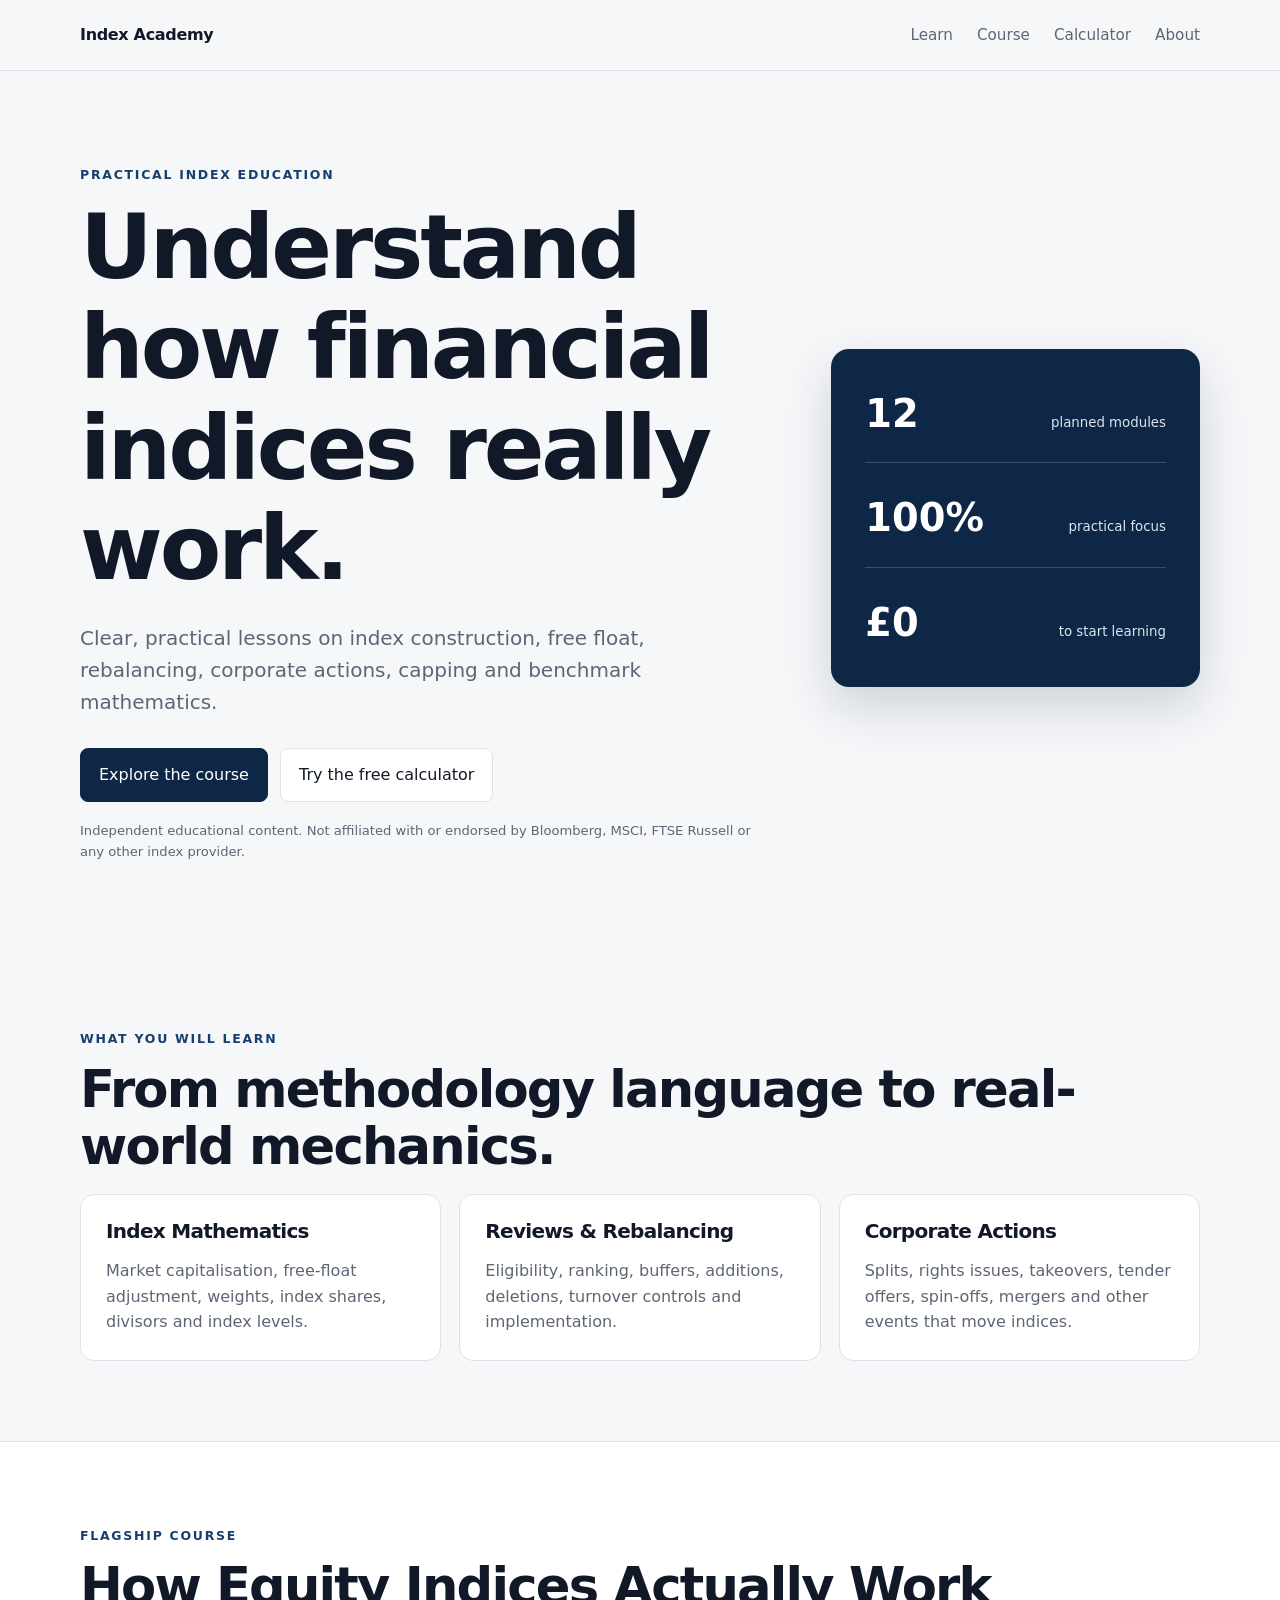
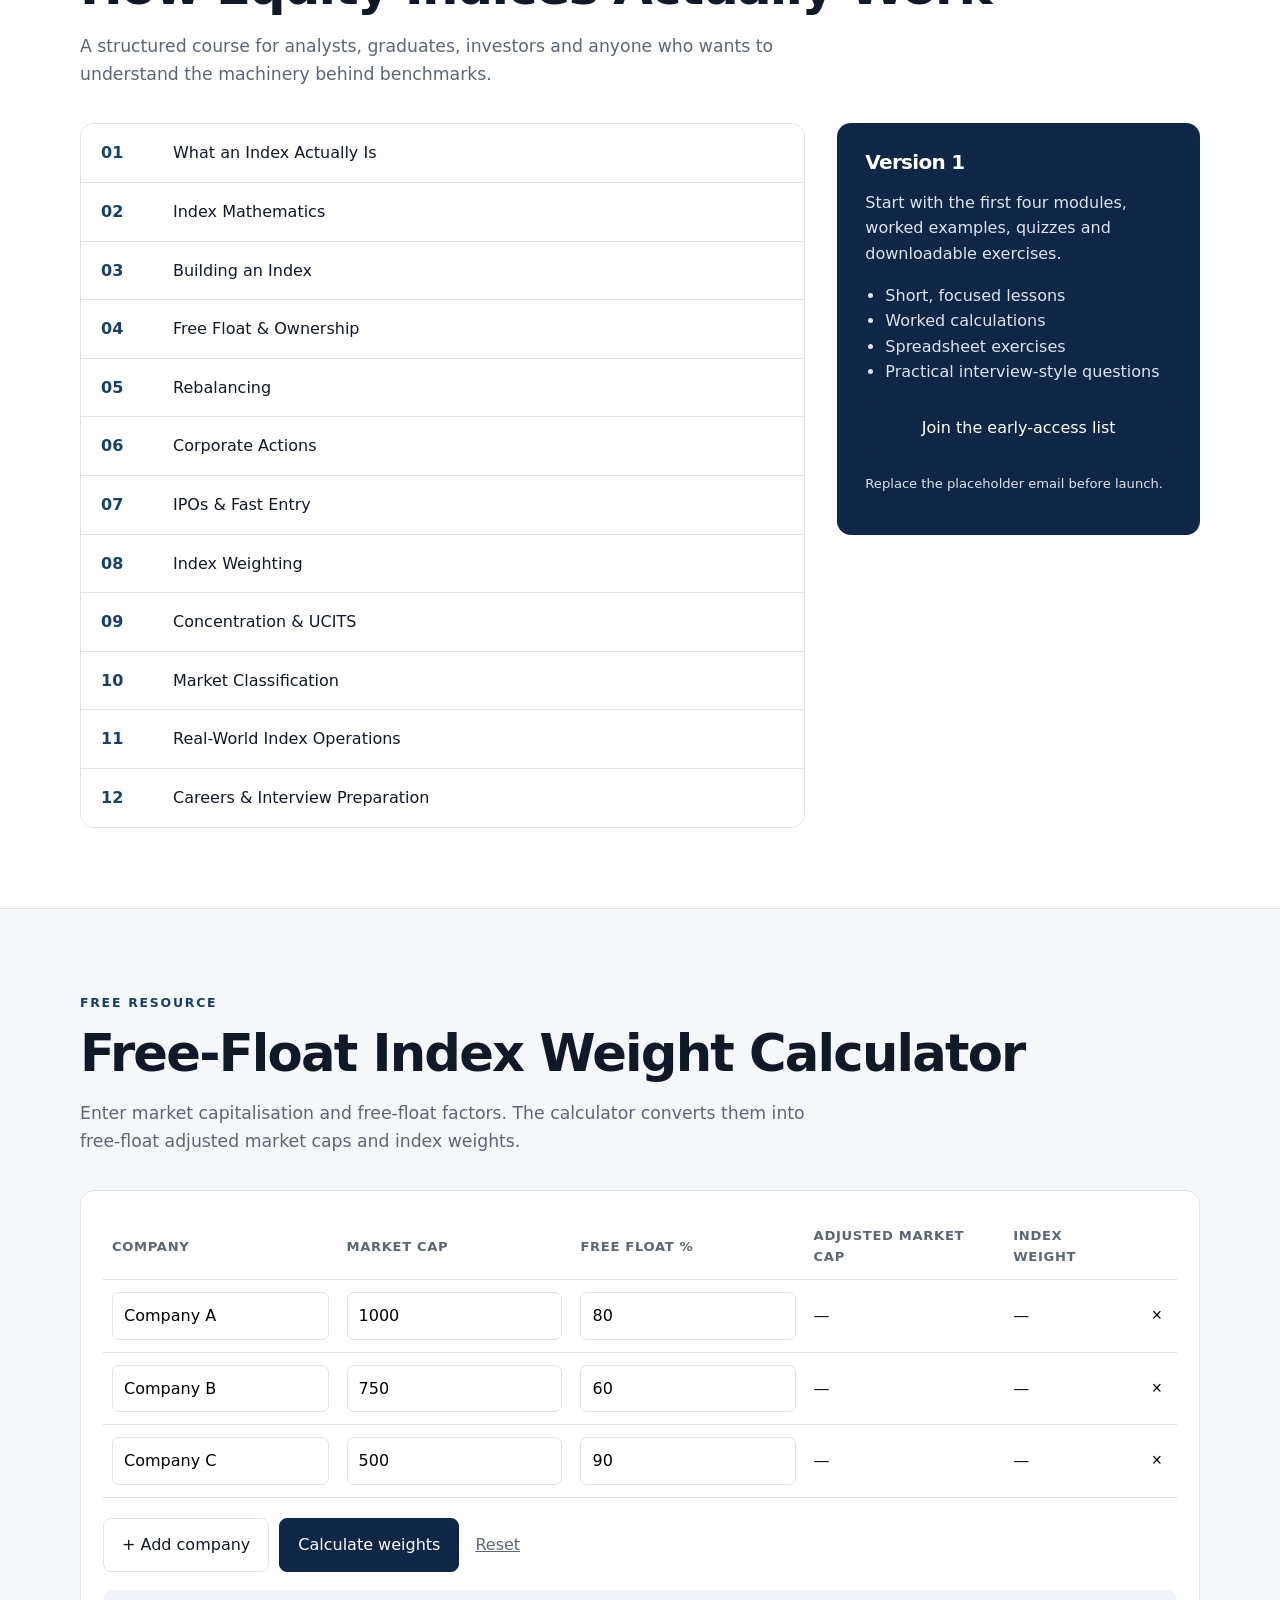
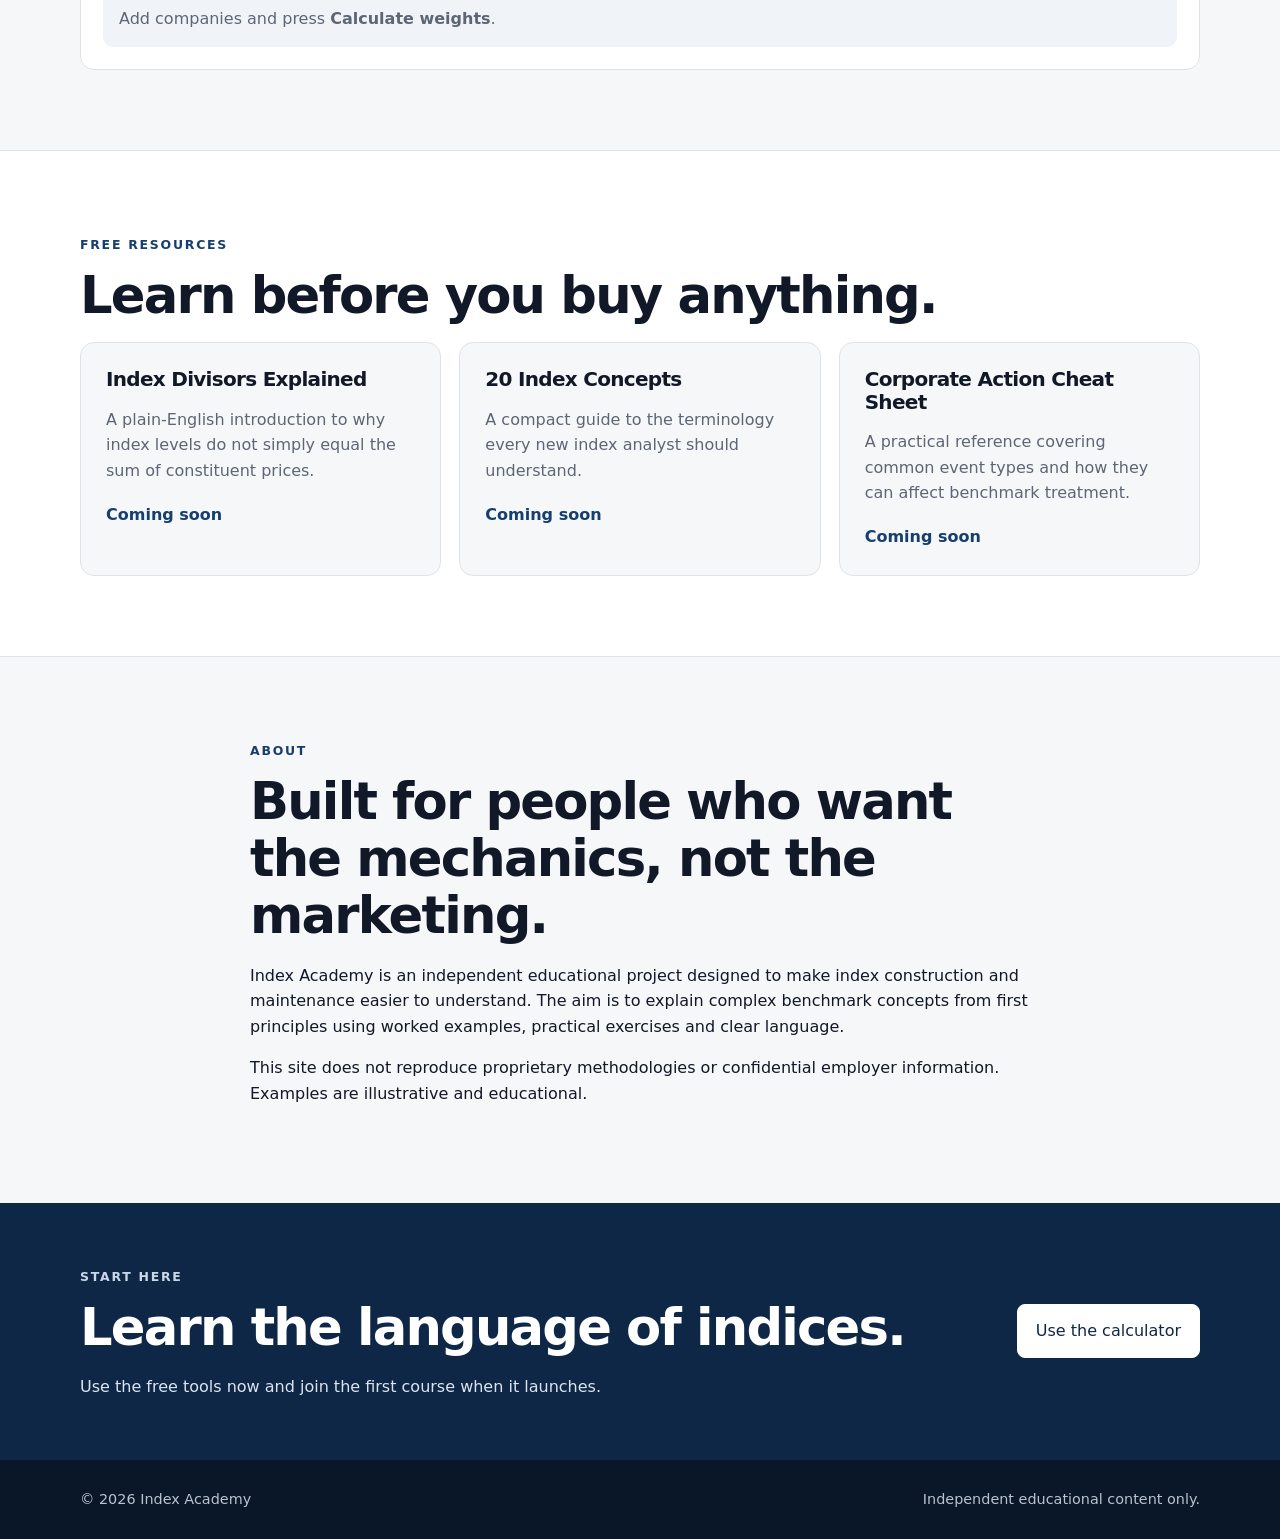
==== index.html @ 89ea77f2 "Add files via upload" ====
<!doctype html>
<html lang="en">
<head>
  <meta charset="utf-8">
  <meta name="viewport" content="width=device-width, initial-scale=1">
  <title>Index Academy — Understand How Financial Indices Work</title>
  <meta name="description" content="Practical education in index construction, rebalancing, corporate actions, free float and benchmark mathematics.">
  <link rel="stylesheet" href="styles.css">
</head>
<body>
  <header class="site-header">
    <div class="container nav">
      <a class="brand" href="#top">Index Academy</a>
      <nav>
        <a href="#learn">Learn</a>
        <a href="#course">Course</a>
        <a href="#calculator">Calculator</a>
        <a href="#about">About</a>
      </nav>
    </div>
  </header>

  <main id="top">
    <section class="hero">
      <div class="container hero-grid">
        <div>
          <span class="eyebrow">Practical index education</span>
          <h1>Understand how financial indices really work.</h1>
          <p class="lead">Clear, practical lessons on index construction, free float, rebalancing, corporate actions, capping and benchmark mathematics.</p>
          <div class="hero-actions">
            <a class="btn primary" href="#course">Explore the course</a>
            <a class="btn secondary" href="#calculator">Try the free calculator</a>
          </div>
          <p class="micro">Independent educational content. Not affiliated with or endorsed by Bloomberg, MSCI, FTSE Russell or any other index provider.</p>
        </div>
        <div class="hero-card">
          <div class="metric">
            <span>12</span>
            <small>planned modules</small>
          </div>
          <div class="metric">
            <span>100%</span>
            <small>practical focus</small>
          </div>
          <div class="metric">
            <span>£0</span>
            <small>to start learning</small>
          </div>
        </div>
      </div>
    </section>

    <section id="learn" class="section">
      <div class="container">
        <span class="eyebrow">What you will learn</span>
        <h2>From methodology language to real-world mechanics.</h2>
        <div class="cards three">
          <article class="card">
            <h3>Index Mathematics</h3>
            <p>Market capitalisation, free-float adjustment, weights, index shares, divisors and index levels.</p>
          </article>
          <article class="card">
            <h3>Reviews & Rebalancing</h3>
            <p>Eligibility, ranking, buffers, additions, deletions, turnover controls and implementation.</p>
          </article>
          <article class="card">
            <h3>Corporate Actions</h3>
            <p>Splits, rights issues, takeovers, tender offers, spin-offs, mergers and other events that move indices.</p>
          </article>
        </div>
      </div>
    </section>

    <section id="course" class="section alt">
      <div class="container">
        <span class="eyebrow">Flagship course</span>
        <h2>How Equity Indices Actually Work</h2>
        <p class="section-intro">A structured course for analysts, graduates, investors and anyone who wants to understand the machinery behind benchmarks.</p>

        <div class="course-grid">
          <div class="course-list">
            <div class="module"><b>01</b><span>What an Index Actually Is</span></div>
            <div class="module"><b>02</b><span>Index Mathematics</span></div>
            <div class="module"><b>03</b><span>Building an Index</span></div>
            <div class="module"><b>04</b><span>Free Float & Ownership</span></div>
            <div class="module"><b>05</b><span>Rebalancing</span></div>
            <div class="module"><b>06</b><span>Corporate Actions</span></div>
            <div class="module"><b>07</b><span>IPOs & Fast Entry</span></div>
            <div class="module"><b>08</b><span>Index Weighting</span></div>
            <div class="module"><b>09</b><span>Concentration & UCITS</span></div>
            <div class="module"><b>10</b><span>Market Classification</span></div>
            <div class="module"><b>11</b><span>Real-World Index Operations</span></div>
            <div class="module"><b>12</b><span>Careers & Interview Preparation</span></div>
          </div>

          <aside class="course-panel">
            <h3>Version 1</h3>
            <p>Start with the first four modules, worked examples, quizzes and downloadable exercises.</p>
            <ul>
              <li>Short, focused lessons</li>
              <li>Worked calculations</li>
              <li>Spreadsheet exercises</li>
              <li>Practical interview-style questions</li>
            </ul>
            <a class="btn primary full" href="mailto:hello@example.com?subject=Index%20Academy%20interest">Join the early-access list</a>
            <p class="micro">Replace the placeholder email before launch.</p>
          </aside>
        </div>
      </div>
    </section>

    <section id="calculator" class="section">
      <div class="container">
        <span class="eyebrow">Free resource</span>
        <h2>Free-Float Index Weight Calculator</h2>
        <p class="section-intro">Enter market capitalisation and free-float factors. The calculator converts them into free-float adjusted market caps and index weights.</p>

        <div class="calculator-wrap">
          <div class="table-scroll">
            <table id="calcTable">
              <thead>
                <tr>
                  <th>Company</th>
                  <th>Market Cap</th>
                  <th>Free Float %</th>
                  <th>Adjusted Market Cap</th>
                  <th>Index Weight</th>
                  <th></th>
                </tr>
              </thead>
              <tbody></tbody>
            </table>
          </div>

          <div class="calc-actions">
            <button class="btn secondary" id="addRow">+ Add company</button>
            <button class="btn primary" id="calculate">Calculate weights</button>
            <button class="text-btn" id="reset">Reset</button>
          </div>

          <div id="calcSummary" class="summary-box">
            Add companies and press <b>Calculate weights</b>.
          </div>
        </div>
      </div>
    </section>

    <section class="section alt">
      <div class="container">
        <span class="eyebrow">Free resources</span>
        <h2>Learn before you buy anything.</h2>
        <div class="cards three">
          <article class="card">
            <h3>Index Divisors Explained</h3>
            <p>A plain-English introduction to why index levels do not simply equal the sum of constituent prices.</p>
            <a href="#" class="card-link" onclick="return false;">Coming soon</a>
          </article>
          <article class="card">
            <h3>20 Index Concepts</h3>
            <p>A compact guide to the terminology every new index analyst should understand.</p>
            <a href="#" class="card-link" onclick="return false;">Coming soon</a>
          </article>
          <article class="card">
            <h3>Corporate Action Cheat Sheet</h3>
            <p>A practical reference covering common event types and how they can affect benchmark treatment.</p>
            <a href="#" class="card-link" onclick="return false;">Coming soon</a>
          </article>
        </div>
      </div>
    </section>

    <section id="about" class="section">
      <div class="container narrow">
        <span class="eyebrow">About</span>
        <h2>Built for people who want the mechanics, not the marketing.</h2>
        <p>Index Academy is an independent educational project designed to make index construction and maintenance easier to understand. The aim is to explain complex benchmark concepts from first principles using worked examples, practical exercises and clear language.</p>
        <p>This site does not reproduce proprietary methodologies or confidential employer information. Examples are illustrative and educational.</p>
      </div>
    </section>

    <section class="cta">
      <div class="container cta-inner">
        <div>
          <span class="eyebrow light">Start here</span>
          <h2>Learn the language of indices.</h2>
          <p>Use the free tools now and join the first course when it launches.</p>
        </div>
        <a class="btn light-btn" href="#calculator">Use the calculator</a>
      </div>
    </section>
  </main>

  <footer>
    <div class="container footer-inner">
      <span>© <span id="year"></span> Index Academy</span>
      <span>Independent educational content only.</span>
    </div>
  </footer>

  <script src="script.js"></script>
</body>
</html>
---- styles.css ----
*{box-sizing:border-box}
:root{
  --bg:#f6f7f9;
  --text:#111827;
  --muted:#5d6675;
  --line:#dfe3e8;
  --panel:#ffffff;
  --accent:#0f2747;
  --accent2:#173f6d;
}
html{scroll-behavior:smooth}
body{
  margin:0;
  font-family:Inter,ui-sans-serif,system-ui,-apple-system,BlinkMacSystemFont,"Segoe UI",sans-serif;
  color:var(--text);
  background:var(--bg);
  line-height:1.6;
}
a{color:inherit}
.container{width:min(1120px,92%);margin:0 auto}
.narrow{width:min(780px,92%)}
.site-header{
  position:sticky;top:0;z-index:20;
  background:rgba(246,247,249,.94);
  backdrop-filter:blur(12px);
  border-bottom:1px solid var(--line);
}
.nav{height:70px;display:flex;align-items:center;justify-content:space-between;gap:20px}
.brand{font-weight:800;text-decoration:none;letter-spacing:-.02em}
nav{display:flex;gap:24px}
nav a{text-decoration:none;color:var(--muted);font-size:.95rem}
nav a:hover{color:var(--text)}
.hero{padding:90px 0 70px}
.hero-grid{display:grid;grid-template-columns:1.5fr .8fr;gap:60px;align-items:center}
.eyebrow{
  display:inline-block;
  font-size:.78rem;
  letter-spacing:.14em;
  text-transform:uppercase;
  font-weight:800;
  color:var(--accent2);
  margin-bottom:12px;
}
h1,h2,h3{line-height:1.12;letter-spacing:-.035em;margin-top:0}
h1{font-size:clamp(3rem,7vw,5.6rem);max-width:900px;margin-bottom:24px}
h2{font-size:clamp(2rem,4vw,3.2rem);margin-bottom:18px}
h3{font-size:1.25rem;margin-bottom:10px}
.lead{font-size:1.25rem;color:var(--muted);max-width:760px;margin-bottom:30px}
.micro{font-size:.82rem;color:var(--muted);margin-top:18px}
.hero-actions{display:flex;gap:12px;flex-wrap:wrap}
.btn{
  display:inline-flex;align-items:center;justify-content:center;
  border-radius:8px;padding:13px 18px;border:1px solid var(--line);
  text-decoration:none;font-weight:700;cursor:pointer;font:inherit;
}
.primary{background:var(--accent);color:#fff;border-color:var(--accent)}
.primary:hover{background:#0b1f39}
.secondary{background:#fff;color:var(--text)}
.secondary:hover{background:#f1f3f6}
.full{width:100%}
.hero-card{
  background:var(--accent);
  color:#fff;border-radius:18px;padding:34px;
  display:grid;gap:24px;box-shadow:0 20px 50px rgba(15,39,71,.18);
}
.metric{display:flex;align-items:baseline;justify-content:space-between;border-bottom:1px solid rgba(255,255,255,.18);padding-bottom:18px}
.metric:last-child{border-bottom:0;padding-bottom:0}
.metric span{font-size:2.4rem;font-weight:800}
.metric small{color:#dbe4ef}
.section{padding:80px 0}
.alt{background:#fff;border-top:1px solid var(--line);border-bottom:1px solid var(--line)}
.section-intro{color:var(--muted);max-width:760px;font-size:1.08rem;margin-bottom:35px}
.cards{display:grid;gap:18px}
.cards.three{grid-template-columns:repeat(3,1fr)}
.card{background:var(--panel);border:1px solid var(--line);border-radius:14px;padding:25px}
.alt .card{background:var(--bg)}
.card p{color:var(--muted);margin-bottom:0}
.card-link{display:inline-block;margin-top:18px;text-decoration:none;font-weight:700;color:var(--accent2)}
.course-grid{display:grid;grid-template-columns:1.4fr .7fr;gap:32px;align-items:start}
.course-list{border:1px solid var(--line);border-radius:14px;overflow:hidden}
.module{
  display:grid;grid-template-columns:58px 1fr;gap:14px;
  padding:16px 20px;border-bottom:1px solid var(--line);background:#fff;
}
.module:last-child{border-bottom:0}
.module b{color:var(--accent2)}
.course-panel{
  background:var(--accent);color:#fff;padding:28px;border-radius:14px;position:sticky;top:94px
}
.course-panel p,.course-panel li{color:#dce4ed}
.course-panel ul{padding-left:20px}
.calculator-wrap{background:#fff;border:1px solid var(--line);border-radius:14px;padding:22px}
.table-scroll{overflow-x:auto}
table{width:100%;border-collapse:collapse;min-width:780px}
th,td{text-align:left;padding:12px 9px;border-bottom:1px solid var(--line);vertical-align:middle}
th{font-size:.82rem;text-transform:uppercase;letter-spacing:.05em;color:var(--muted)}
input{
  width:100%;padding:10px 11px;border:1px solid var(--line);border-radius:7px;font:inherit;background:#fff
}
.calc-actions{display:flex;gap:10px;flex-wrap:wrap;margin-top:20px}
.text-btn{background:none;border:0;font:inherit;text-decoration:underline;cursor:pointer;color:var(--muted)}
.remove-btn{background:none;border:0;cursor:pointer;font-size:1.1rem}
.summary-box{margin-top:18px;background:#f0f4f8;border-radius:10px;padding:16px;color:var(--muted)}
.cta{background:var(--accent);color:#fff;padding:60px 0}
.cta-inner{display:flex;align-items:center;justify-content:space-between;gap:30px}
.cta p{color:#dbe4ef;margin-bottom:0}
.eyebrow.light{color:#c9d7e7}
.light-btn{background:#fff;color:var(--accent);border-color:#fff}
footer{padding:28px 0;background:#0a1729;color:#b9c2ce}
.footer-inner{display:flex;justify-content:space-between;gap:20px;font-size:.9rem}
@media (max-width:850px){
  nav{display:none}
  .hero-grid,.course-grid,.cards.three{grid-template-columns:1fr}
  .hero{padding-top:60px}
  .course-panel{position:static}
  .cta-inner,.footer-inner{align-items:flex-start;flex-direction:column}
}
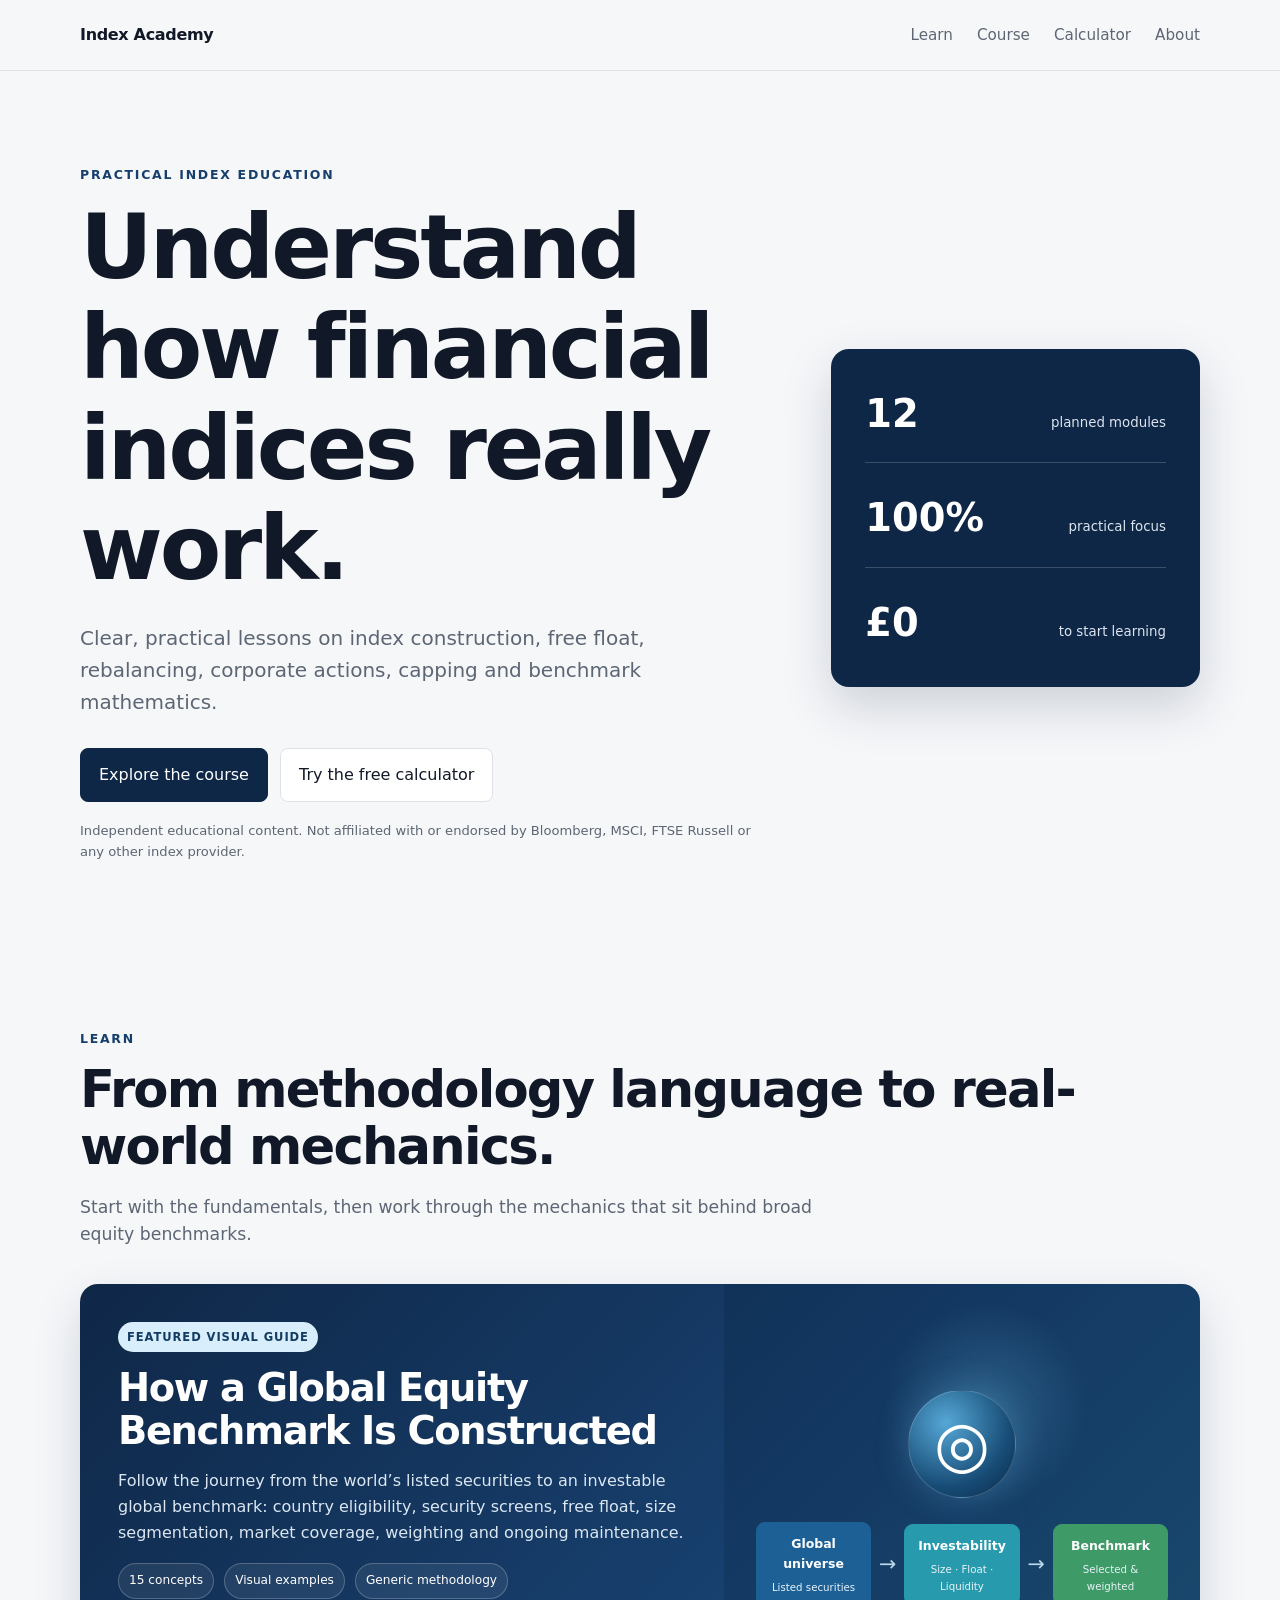
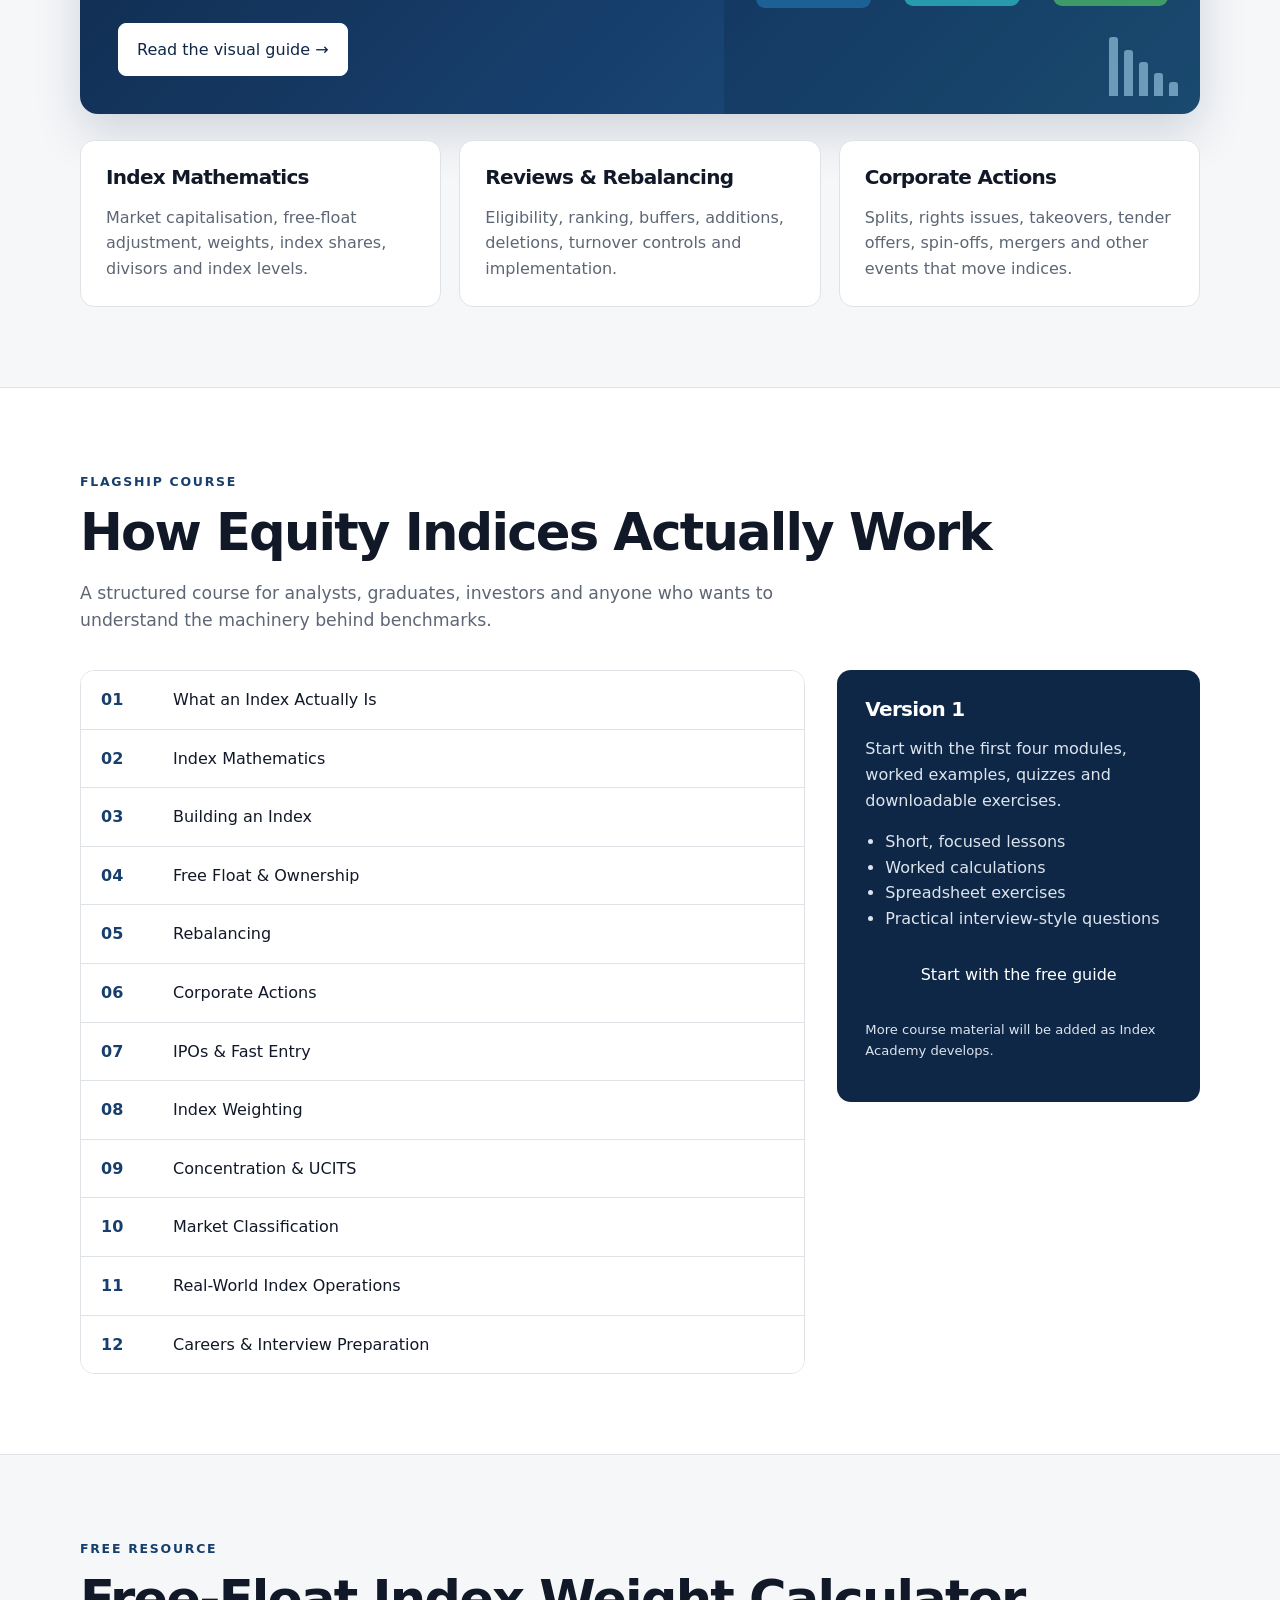
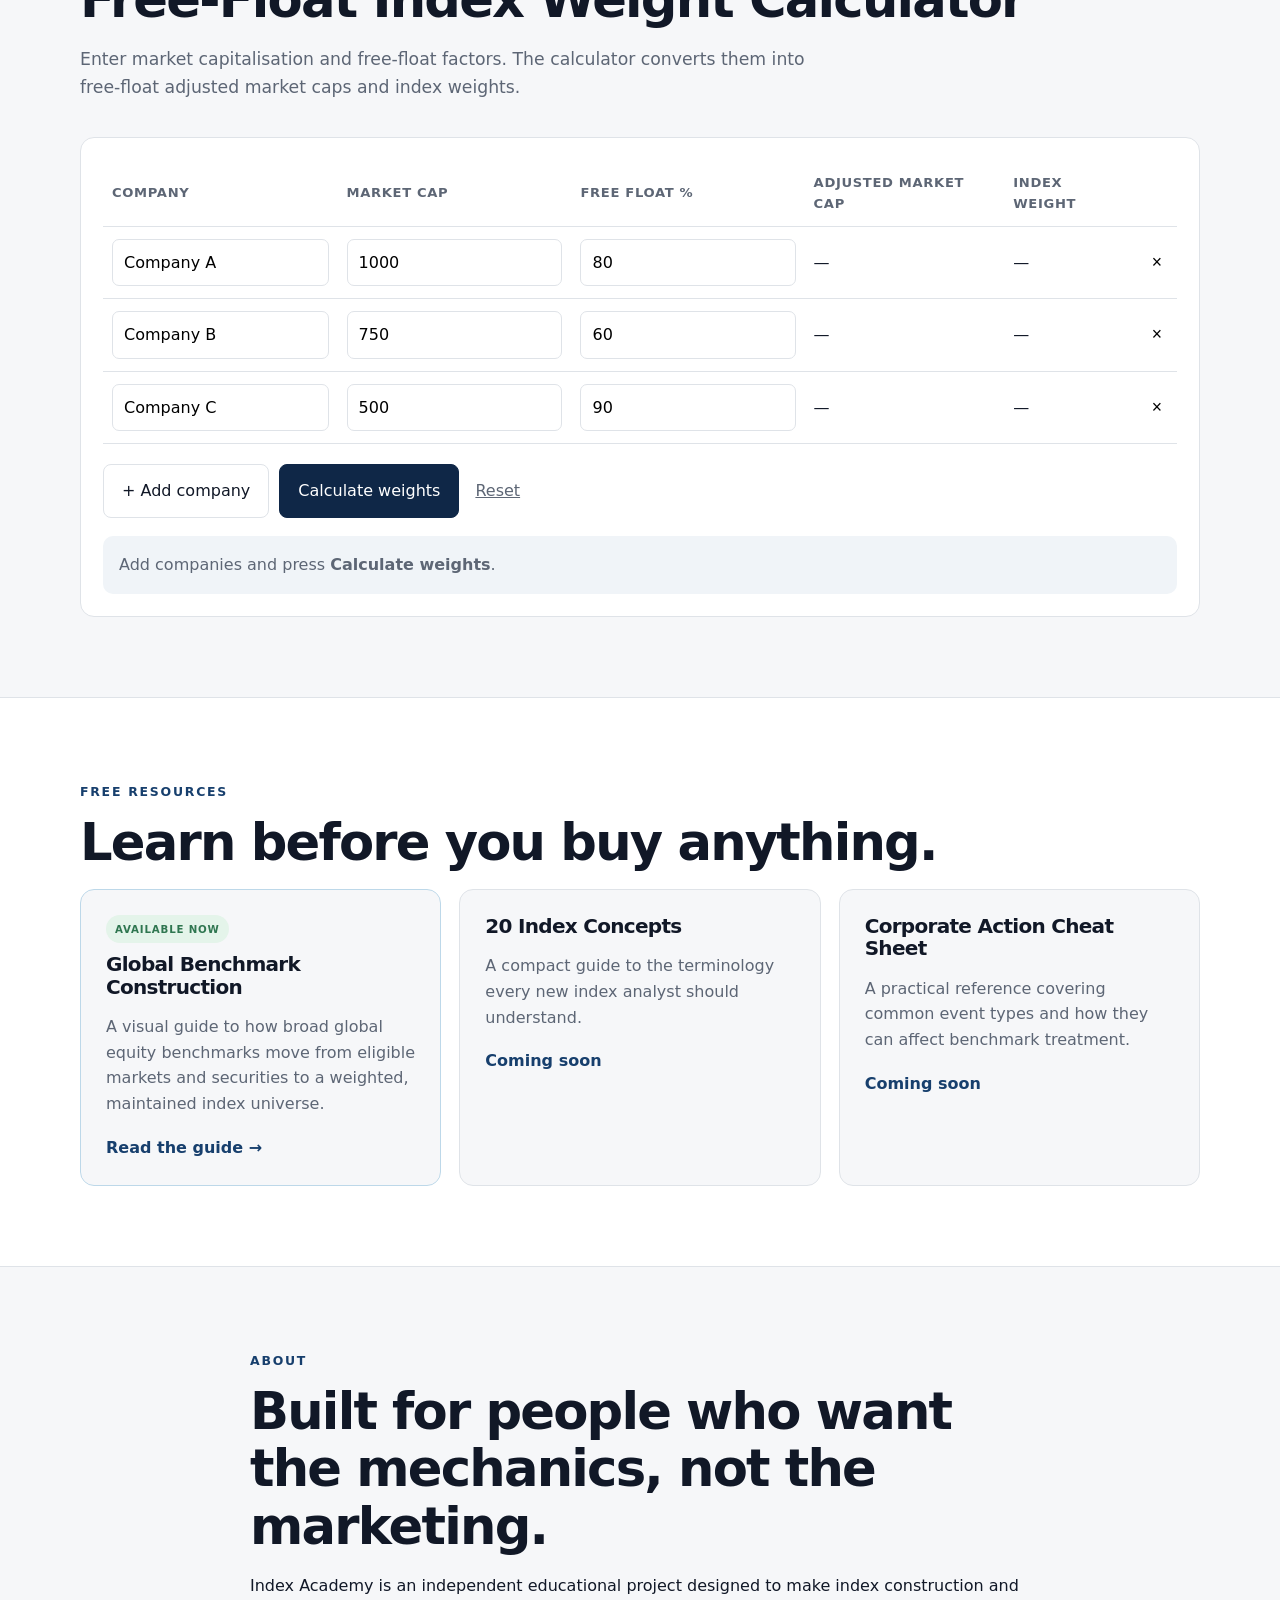
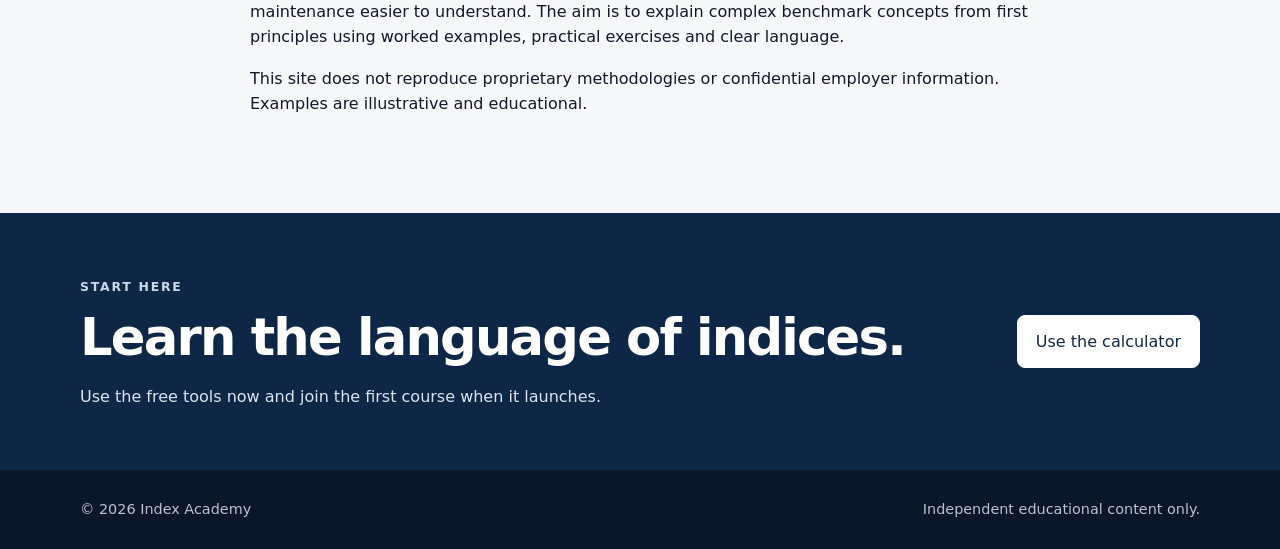
==== commit e2682479: "Add files via upload" ====
--- a/index.html
+++ b/index.html
@@ -52,9 +52,38 @@
 
     <section id="learn" class="section">
       <div class="container">
-        <span class="eyebrow">What you will learn</span>
+        <span class="eyebrow">Learn</span>
         <h2>From methodology language to real-world mechanics.</h2>
-        <div class="cards three">
+        <p class="section-intro">Start with the fundamentals, then work through the mechanics that sit behind broad equity benchmarks.</p>
+
+        <article class="featured-guide">
+          <div class="featured-copy">
+            <span class="guide-tag">Featured visual guide</span>
+            <h3>How a Global Equity Benchmark Is Constructed</h3>
+            <p>Follow the journey from the world’s listed securities to an investable global benchmark: country eligibility, security screens, free float, size segmentation, market coverage, weighting and ongoing maintenance.</p>
+            <div class="guide-points">
+              <span>15 concepts</span>
+              <span>Visual examples</span>
+              <span>Generic methodology</span>
+            </div>
+            <a class="btn primary" href="global-benchmark.html">Read the visual guide →</a>
+          </div>
+          <div class="guide-visual" aria-label="Illustrative benchmark construction flow">
+            <div class="mini-globe">◎</div>
+            <div class="flow-row">
+              <div class="flow-box f-blue"><b>Global universe</b><small>Listed securities</small></div>
+              <span>→</span>
+              <div class="flow-box f-cyan"><b>Investability</b><small>Size · Float · Liquidity</small></div>
+              <span>→</span>
+              <div class="flow-box f-green"><b>Benchmark</b><small>Selected & weighted</small></div>
+            </div>
+            <div class="weight-bars">
+              <i style="height:82%"></i><i style="height:64%"></i><i style="height:48%"></i><i style="height:32%"></i><i style="height:20%"></i>
+            </div>
+          </div>
+        </article>
+
+        <div class="cards three learn-cards">
           <article class="card">
             <h3>Index Mathematics</h3>
             <p>Market capitalisation, free-float adjustment, weights, index shares, divisors and index levels.</p>
@@ -102,8 +131,8 @@
               <li>Spreadsheet exercises</li>
               <li>Practical interview-style questions</li>
             </ul>
-            <a class="btn primary full" href="mailto:hello@example.com?subject=Index%20Academy%20interest">Join the early-access list</a>
-            <p class="micro">Replace the placeholder email before launch.</p>
+            <a class="btn primary full" href="#learn">Start with the free guide</a>
+            <p class="micro">More course material will be added as Index Academy develops.</p>
           </aside>
         </div>
       </div>
@@ -150,10 +179,11 @@
         <span class="eyebrow">Free resources</span>
         <h2>Learn before you buy anything.</h2>
         <div class="cards three">
-          <article class="card">
-            <h3>Index Divisors Explained</h3>
-            <p>A plain-English introduction to why index levels do not simply equal the sum of constituent prices.</p>
-            <a href="#" class="card-link" onclick="return false;">Coming soon</a>
+          <article class="card resource-live">
+            <span class="live-badge">Available now</span>
+            <h3>Global Benchmark Construction</h3>
+            <p>A visual guide to how broad global equity benchmarks move from eligible markets and securities to a weighted, maintained index universe.</p>
+            <a href="global-benchmark.html" class="card-link">Read the guide →</a>
           </article>
           <article class="card">
             <h3>20 Index Concepts</h3>
--- a/styles.css
+++ b/styles.css
@@ -115,3 +115,41 @@
   .course-panel{position:static}
   .cta-inner,.footer-inner{align-items:flex-start;flex-direction:column}
 }
+
+
+/* Featured learning guide */
+.featured-guide{
+  margin:34px 0 26px;
+  background:linear-gradient(135deg,#0f2747 0%,#173f6d 58%,#1f557d 100%);
+  color:#fff;border-radius:18px;overflow:hidden;
+  display:grid;grid-template-columns:1.15fr .85fr;
+  box-shadow:0 20px 48px rgba(15,39,71,.16);
+}
+.featured-copy{padding:38px}
+.guide-tag,.live-badge{
+  display:inline-block;font-size:.72rem;font-weight:800;letter-spacing:.08em;text-transform:uppercase;
+  padding:6px 9px;border-radius:999px;background:#d9eefc;color:#123c62;margin-bottom:14px
+}
+.featured-guide h3{font-size:clamp(1.8rem,3vw,2.65rem);max-width:640px;margin-bottom:14px}
+.featured-guide p{color:#dbe7f2;max-width:680px;margin-bottom:18px}
+.guide-points{display:flex;gap:10px;flex-wrap:wrap;margin:0 0 24px}
+.guide-points span{font-size:.76rem;padding:7px 10px;border:1px solid rgba(255,255,255,.22);border-radius:999px;background:rgba(255,255,255,.07)}
+.featured-guide .btn.primary{background:#fff;color:#0f2747;border-color:#fff}
+.featured-guide .btn.primary:hover{background:#edf5fb}
+.guide-visual{
+  min-height:340px;position:relative;display:flex;flex-direction:column;justify-content:center;align-items:center;
+  padding:32px;background:radial-gradient(circle at 55% 28%,rgba(111,198,238,.24),transparent 25%),rgba(5,24,45,.18)
+}
+.mini-globe{width:108px;height:108px;border-radius:50%;display:grid;place-items:center;font-size:4rem;
+  background:radial-gradient(circle at 35% 30%,#56a7d6,#174c76 63%,#0a2746);
+  box-shadow:0 0 35px rgba(117,203,245,.25);margin-bottom:24px;border:1px solid rgba(255,255,255,.18)}
+.flow-row{display:flex;align-items:center;gap:8px;width:100%;justify-content:center}
+.flow-row>span{color:#b8d7eb;font-size:1.3rem}
+.flow-box{width:30%;min-height:82px;padding:12px 8px;border-radius:9px;text-align:center;display:flex;flex-direction:column;justify-content:center}
+.flow-box b{font-size:.78rem}.flow-box small{font-size:.64rem;margin-top:5px;color:#e7f2f9}
+.f-blue{background:#1d6096}.f-cyan{background:#279bad}.f-green{background:#3e9b67}
+.weight-bars{position:absolute;bottom:18px;right:22px;height:72px;display:flex;align-items:end;gap:6px;opacity:.58}
+.weight-bars i{display:block;width:9px;background:#a9daf1;border-radius:3px 3px 0 0}
+.learn-cards{margin-top:18px}.resource-live{position:relative;border-color:#bdd8e9}.live-badge{font-size:.64rem;background:#e4f4ea;color:#2f7650;margin-bottom:10px}
+@media(max-width:850px){.featured-guide{grid-template-columns:1fr}.guide-visual{min-height:280px}.flow-box{width:31%}.featured-copy{padding:28px}}
+@media(max-width:560px){.flow-row{gap:4px}.flow-box{min-height:92px;padding:9px 5px}.flow-box b{font-size:.68rem}.flow-box small{font-size:.56rem}.guide-visual{padding:20px}}
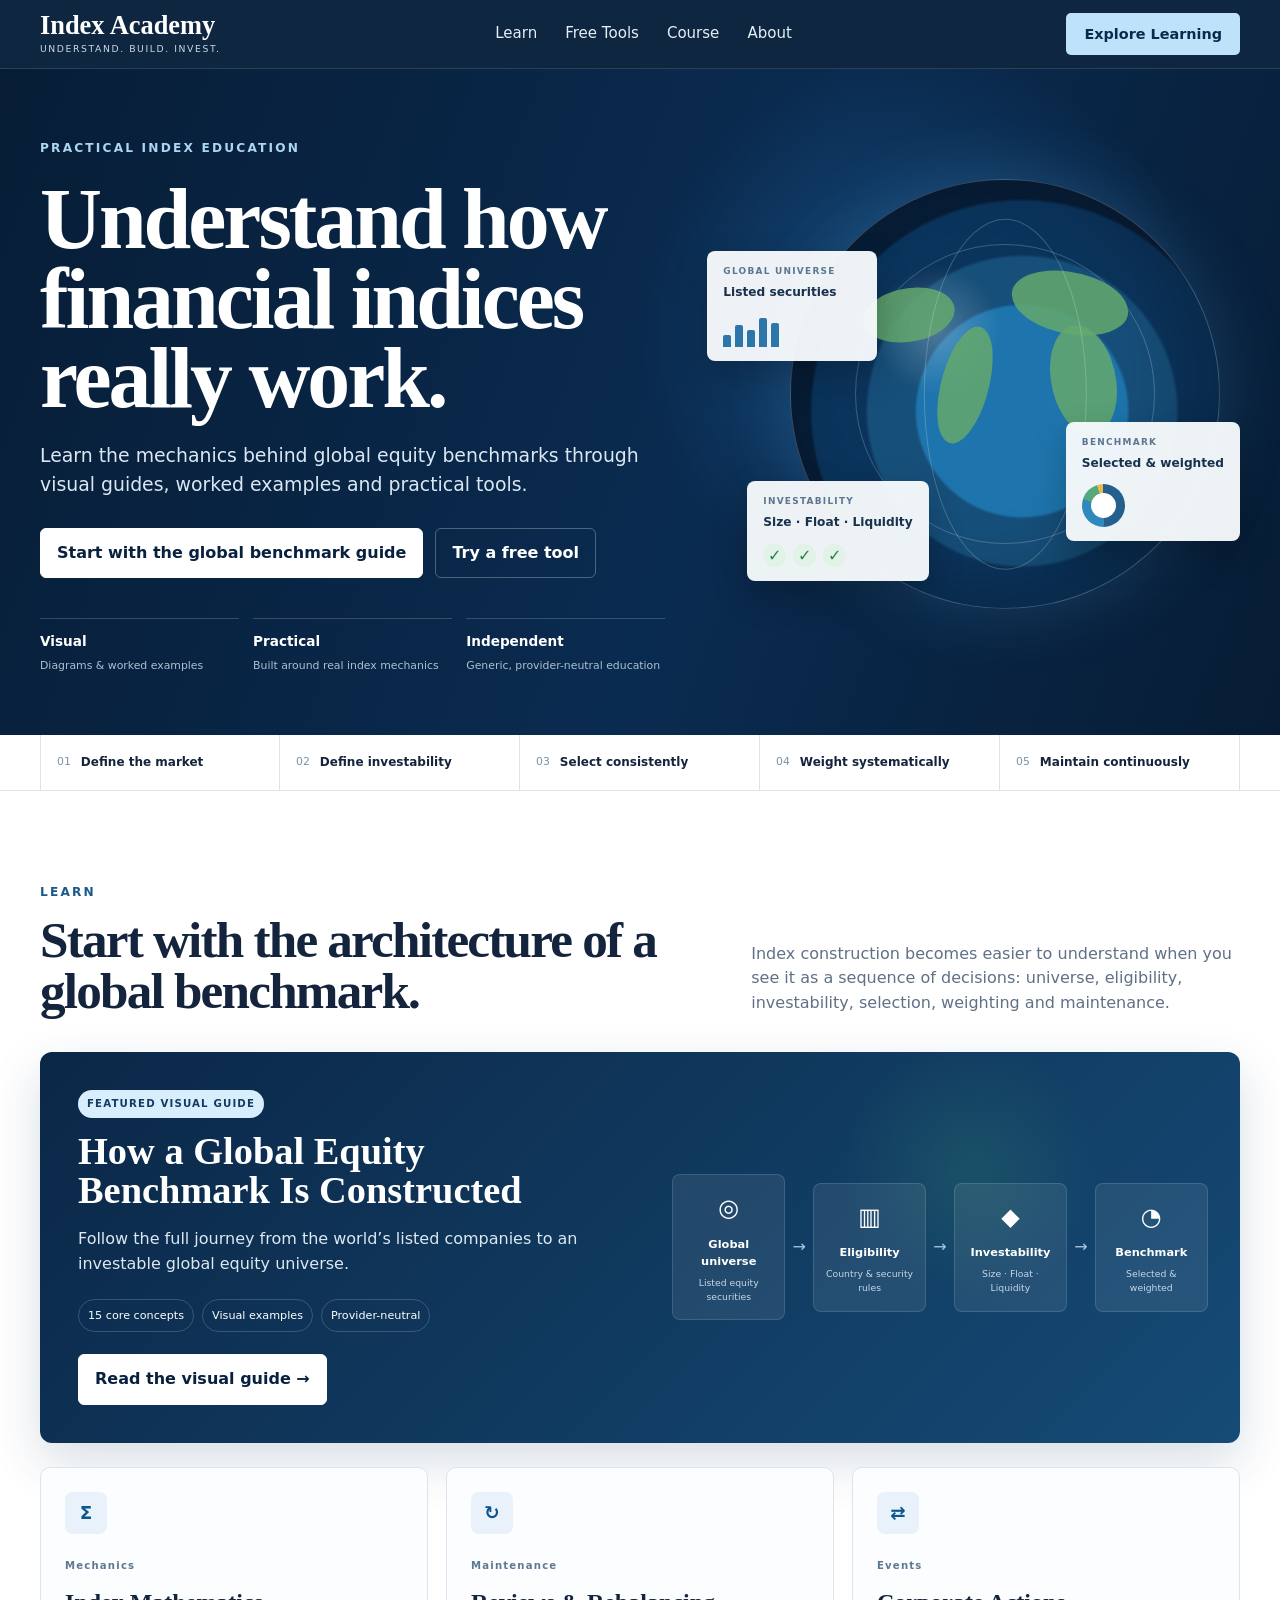
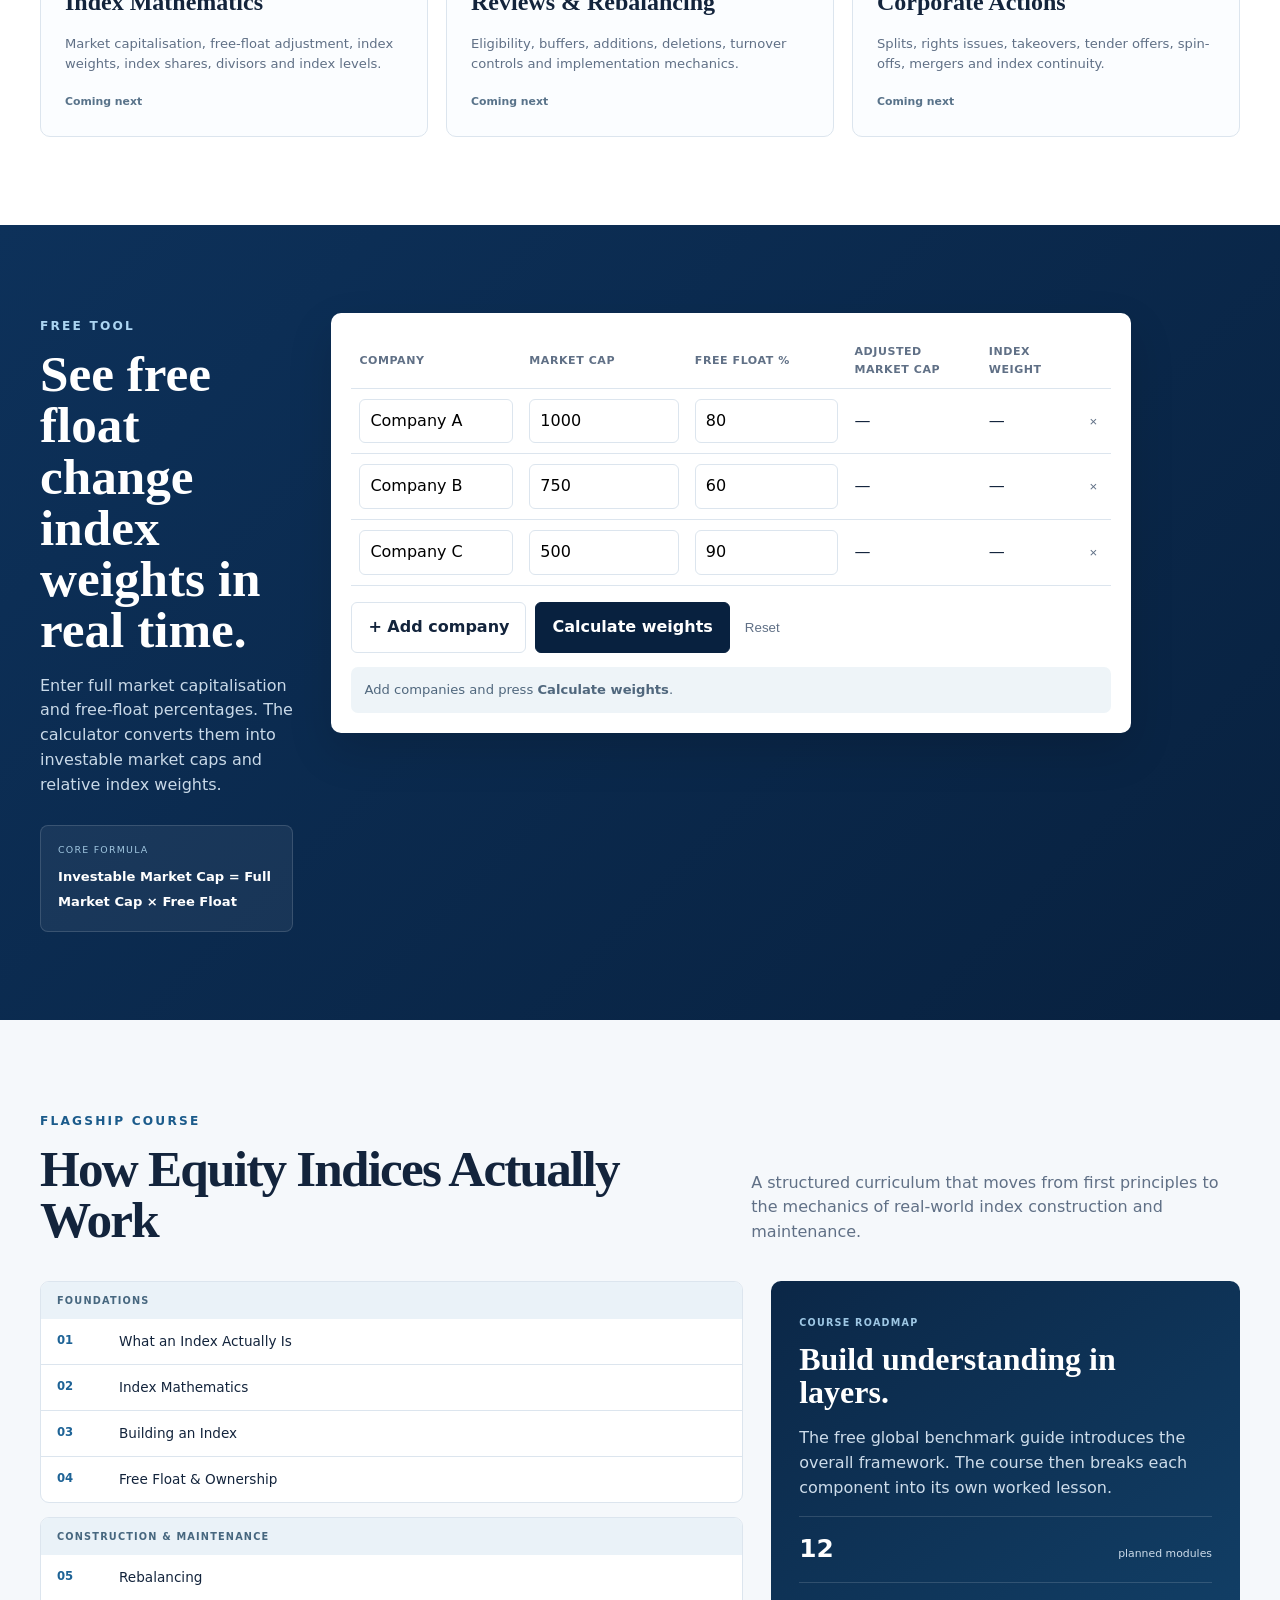
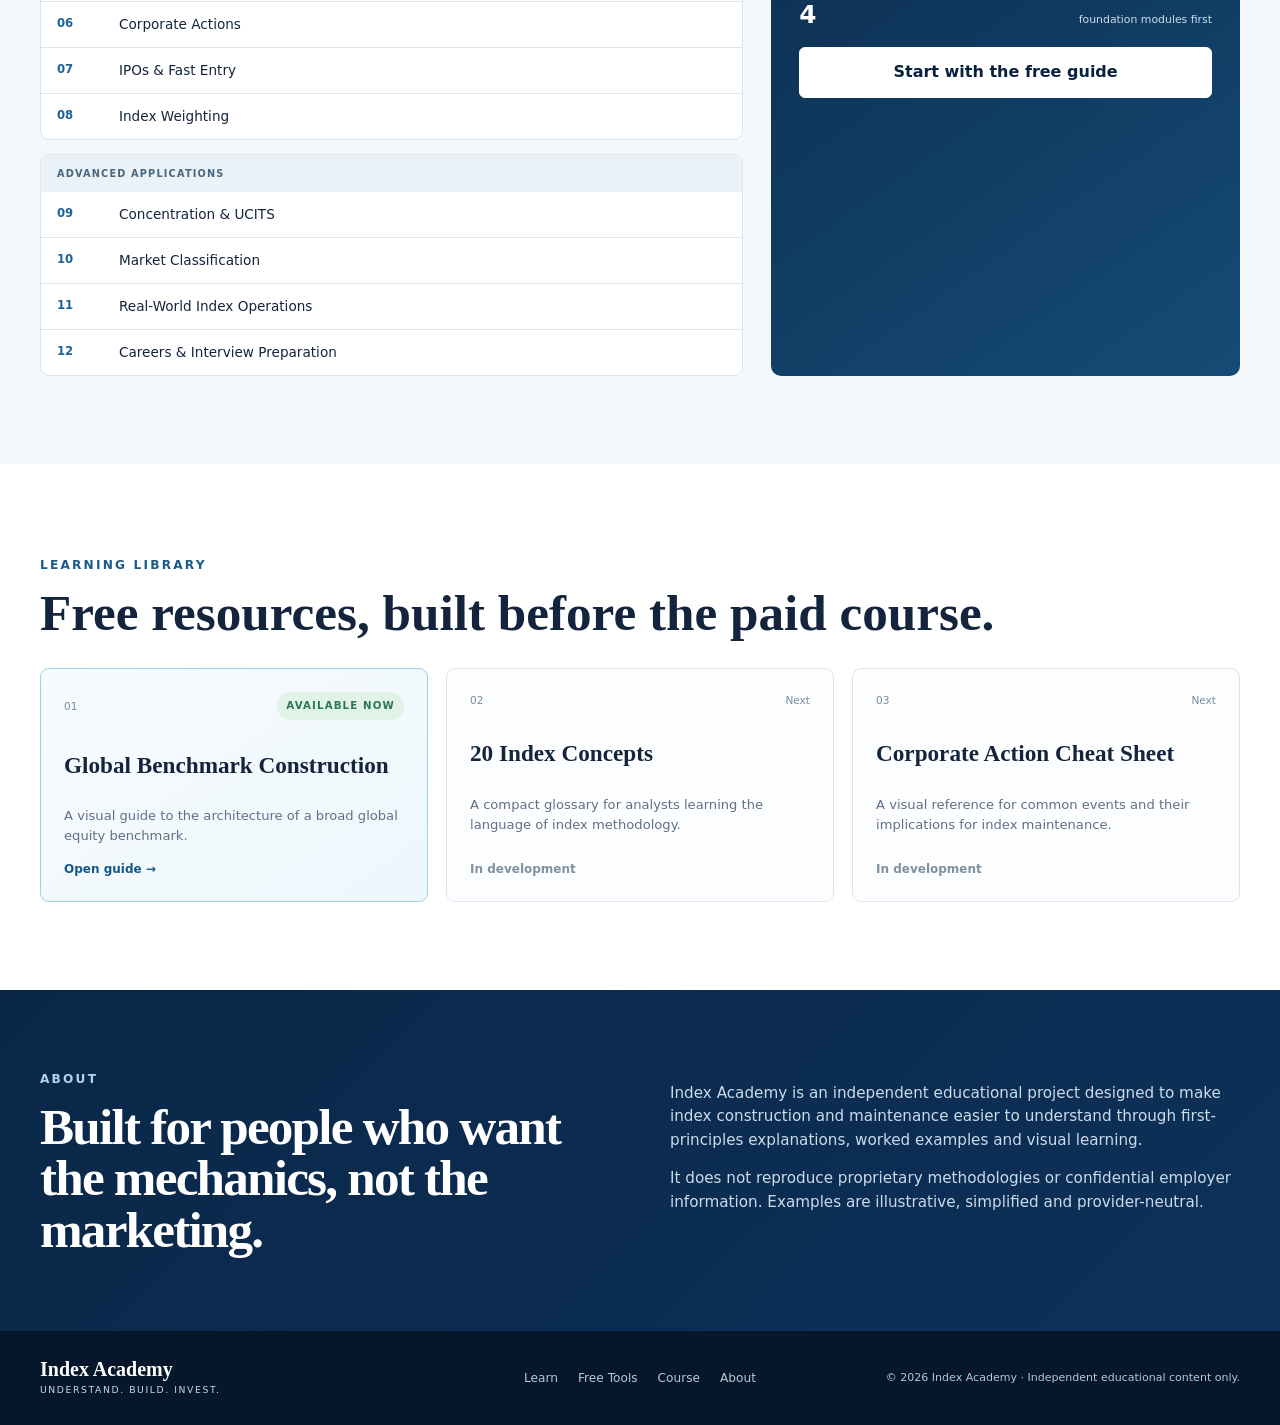
==== commit 4eb74f5d: "Add files via upload" ====
--- a/index.html
+++ b/index.html
@@ -4,226 +4,297 @@
   <meta charset="utf-8">
   <meta name="viewport" content="width=device-width, initial-scale=1">
   <title>Index Academy — Understand How Financial Indices Work</title>
-  <meta name="description" content="Practical education in index construction, rebalancing, corporate actions, free float and benchmark mathematics.">
+  <meta name="description" content="Practical visual education in global equity benchmarks, index construction, free float, rebalancing, corporate actions and benchmark mathematics.">
   <link rel="stylesheet" href="styles.css">
 </head>
 <body>
-  <header class="site-header">
+  <header class="topbar">
     <div class="container nav">
-      <a class="brand" href="#top">Index Academy</a>
-      <nav>
+      <a class="brand" href="#top">
+        <strong>Index Academy</strong>
+        <small>UNDERSTAND. BUILD. INVEST.</small>
+      </a>
+      <nav class="navlinks">
         <a href="#learn">Learn</a>
+        <a href="#calculator">Free Tools</a>
         <a href="#course">Course</a>
-        <a href="#calculator">Calculator</a>
         <a href="#about">About</a>
       </nav>
+      <a class="nav-cta" href="#learn">Explore Learning</a>
     </div>
   </header>
 
   <main id="top">
     <section class="hero">
-      <div class="container hero-grid">
-        <div>
-          <span class="eyebrow">Practical index education</span>
+      <div class="container hero-inner">
+        <div class="hero-copy">
+          <span class="eyebrow light">Practical index education</span>
           <h1>Understand how financial indices really work.</h1>
-          <p class="lead">Clear, practical lessons on index construction, free float, rebalancing, corporate actions, capping and benchmark mathematics.</p>
+          <p class="lead">Learn the mechanics behind global equity benchmarks through visual guides, worked examples and practical tools.</p>
           <div class="hero-actions">
-            <a class="btn primary" href="#course">Explore the course</a>
-            <a class="btn secondary" href="#calculator">Try the free calculator</a>
-          </div>
-          <p class="micro">Independent educational content. Not affiliated with or endorsed by Bloomberg, MSCI, FTSE Russell or any other index provider.</p>
-        </div>
-        <div class="hero-card">
-          <div class="metric">
-            <span>12</span>
-            <small>planned modules</small>
-          </div>
-          <div class="metric">
-            <span>100%</span>
-            <small>practical focus</small>
-          </div>
-          <div class="metric">
-            <span>£0</span>
-            <small>to start learning</small>
-          </div>
-        </div>
-      </div>
-    </section>
-
-    <section id="learn" class="section">
+            <a class="btn light-btn" href="global-benchmark.html">Start with the global benchmark guide</a>
+            <a class="btn ghost-btn" href="#calculator">Try a free tool</a>
+          </div>
+          <div class="hero-proof">
+            <span><b>Visual</b><small>Diagrams & worked examples</small></span>
+            <span><b>Practical</b><small>Built around real index mechanics</small></span>
+            <span><b>Independent</b><small>Generic, provider-neutral education</small></span>
+          </div>
+        </div>
+
+        <div class="hero-art">
+          <div class="globe">
+            <span class="land land1"></span>
+            <span class="land land2"></span>
+            <span class="land land3"></span>
+            <span class="land land4"></span>
+          </div>
+          <div class="floating-card card-a">
+            <small>GLOBAL UNIVERSE</small>
+            <strong>Listed securities</strong>
+            <div class="sparkbars"><i></i><i></i><i></i><i></i><i></i></div>
+          </div>
+          <div class="floating-card card-b">
+            <small>INVESTABILITY</small>
+            <strong>Size · Float · Liquidity</strong>
+            <div class="status-row"><span>✓</span><span>✓</span><span>✓</span></div>
+          </div>
+          <div class="floating-card card-c">
+            <small>BENCHMARK</small>
+            <strong>Selected & weighted</strong>
+            <div class="mini-donut"></div>
+          </div>
+        </div>
+      </div>
+    </section>
+
+    <section class="principles-strip">
+      <div class="container principles">
+        <div><span>01</span><b>Define the market</b></div>
+        <div><span>02</span><b>Define investability</b></div>
+        <div><span>03</span><b>Select consistently</b></div>
+        <div><span>04</span><b>Weight systematically</b></div>
+        <div><span>05</span><b>Maintain continuously</b></div>
+      </div>
+    </section>
+
+    <section id="learn" class="section learn-section">
       <div class="container">
-        <span class="eyebrow">Learn</span>
-        <h2>From methodology language to real-world mechanics.</h2>
-        <p class="section-intro">Start with the fundamentals, then work through the mechanics that sit behind broad equity benchmarks.</p>
+        <div class="section-heading">
+          <div>
+            <span class="eyebrow">Learn</span>
+            <h2>Start with the architecture of a global benchmark.</h2>
+          </div>
+          <p>Index construction becomes easier to understand when you see it as a sequence of decisions: universe, eligibility, investability, selection, weighting and maintenance.</p>
+        </div>
 
         <article class="featured-guide">
           <div class="featured-copy">
             <span class="guide-tag">Featured visual guide</span>
             <h3>How a Global Equity Benchmark Is Constructed</h3>
-            <p>Follow the journey from the world’s listed securities to an investable global benchmark: country eligibility, security screens, free float, size segmentation, market coverage, weighting and ongoing maintenance.</p>
+            <p>Follow the full journey from the world’s listed companies to an investable global equity universe.</p>
             <div class="guide-points">
-              <span>15 concepts</span>
+              <span>15 core concepts</span>
               <span>Visual examples</span>
-              <span>Generic methodology</span>
-            </div>
-            <a class="btn primary" href="global-benchmark.html">Read the visual guide →</a>
-          </div>
-          <div class="guide-visual" aria-label="Illustrative benchmark construction flow">
-            <div class="mini-globe">◎</div>
-            <div class="flow-row">
-              <div class="flow-box f-blue"><b>Global universe</b><small>Listed securities</small></div>
-              <span>→</span>
-              <div class="flow-box f-cyan"><b>Investability</b><small>Size · Float · Liquidity</small></div>
-              <span>→</span>
-              <div class="flow-box f-green"><b>Benchmark</b><small>Selected & weighted</small></div>
-            </div>
-            <div class="weight-bars">
-              <i style="height:82%"></i><i style="height:64%"></i><i style="height:48%"></i><i style="height:32%"></i><i style="height:20%"></i>
+              <span>Provider-neutral</span>
+            </div>
+            <a class="btn white-btn" href="global-benchmark.html">Read the visual guide →</a>
+          </div>
+
+          <div class="benchmark-flow" aria-label="Illustrative benchmark construction funnel">
+            <div class="flow-step">
+              <div class="flow-icon">◎</div>
+              <b>Global universe</b>
+              <small>Listed equity securities</small>
+            </div>
+            <span class="flow-arrow">→</span>
+            <div class="flow-step">
+              <div class="flow-icon">▥</div>
+              <b>Eligibility</b>
+              <small>Country & security rules</small>
+            </div>
+            <span class="flow-arrow">→</span>
+            <div class="flow-step">
+              <div class="flow-icon">◆</div>
+              <b>Investability</b>
+              <small>Size · Float · Liquidity</small>
+            </div>
+            <span class="flow-arrow">→</span>
+            <div class="flow-step">
+              <div class="flow-icon">◔</div>
+              <b>Benchmark</b>
+              <small>Selected & weighted</small>
             </div>
           </div>
         </article>
 
-        <div class="cards three learn-cards">
-          <article class="card">
+        <div class="topic-grid">
+          <article class="topic-card">
+            <div class="topic-icon">Σ</div>
+            <span class="topic-kicker">Mechanics</span>
             <h3>Index Mathematics</h3>
-            <p>Market capitalisation, free-float adjustment, weights, index shares, divisors and index levels.</p>
-          </article>
-          <article class="card">
+            <p>Market capitalisation, free-float adjustment, index weights, index shares, divisors and index levels.</p>
+            <span class="coming">Coming next</span>
+          </article>
+          <article class="topic-card">
+            <div class="topic-icon">↻</div>
+            <span class="topic-kicker">Maintenance</span>
             <h3>Reviews & Rebalancing</h3>
-            <p>Eligibility, ranking, buffers, additions, deletions, turnover controls and implementation.</p>
-          </article>
-          <article class="card">
+            <p>Eligibility, buffers, additions, deletions, turnover controls and implementation mechanics.</p>
+            <span class="coming">Coming next</span>
+          </article>
+          <article class="topic-card">
+            <div class="topic-icon">⇄</div>
+            <span class="topic-kicker">Events</span>
             <h3>Corporate Actions</h3>
-            <p>Splits, rights issues, takeovers, tender offers, spin-offs, mergers and other events that move indices.</p>
-          </article>
-        </div>
-      </div>
-    </section>
-
-    <section id="course" class="section alt">
+            <p>Splits, rights issues, takeovers, tender offers, spin-offs, mergers and index continuity.</p>
+            <span class="coming">Coming next</span>
+          </article>
+        </div>
+      </div>
+    </section>
+
+    <section id="calculator" class="section tool-section">
       <div class="container">
-        <span class="eyebrow">Flagship course</span>
-        <h2>How Equity Indices Actually Work</h2>
-        <p class="section-intro">A structured course for analysts, graduates, investors and anyone who wants to understand the machinery behind benchmarks.</p>
-
-        <div class="course-grid">
-          <div class="course-list">
-            <div class="module"><b>01</b><span>What an Index Actually Is</span></div>
-            <div class="module"><b>02</b><span>Index Mathematics</span></div>
-            <div class="module"><b>03</b><span>Building an Index</span></div>
-            <div class="module"><b>04</b><span>Free Float & Ownership</span></div>
-            <div class="module"><b>05</b><span>Rebalancing</span></div>
-            <div class="module"><b>06</b><span>Corporate Actions</span></div>
-            <div class="module"><b>07</b><span>IPOs & Fast Entry</span></div>
-            <div class="module"><b>08</b><span>Index Weighting</span></div>
-            <div class="module"><b>09</b><span>Concentration & UCITS</span></div>
-            <div class="module"><b>10</b><span>Market Classification</span></div>
-            <div class="module"><b>11</b><span>Real-World Index Operations</span></div>
-            <div class="module"><b>12</b><span>Careers & Interview Preparation</span></div>
+        <div class="tool-grid">
+          <div class="tool-intro">
+            <span class="eyebrow light">Free tool</span>
+            <h2>See free float change index weights in real time.</h2>
+            <p>Enter full market capitalisation and free-float percentages. The calculator converts them into investable market caps and relative index weights.</p>
+            <div class="formula-card">
+              <small>CORE FORMULA</small>
+              <strong>Investable Market Cap = Full Market Cap × Free Float</strong>
+            </div>
+          </div>
+
+          <div class="calculator-wrap">
+            <div class="table-scroll">
+              <table id="calcTable">
+                <thead>
+                  <tr>
+                    <th>Company</th>
+                    <th>Market Cap</th>
+                    <th>Free Float %</th>
+                    <th>Adjusted Market Cap</th>
+                    <th>Index Weight</th>
+                    <th></th>
+                  </tr>
+                </thead>
+                <tbody></tbody>
+              </table>
+            </div>
+            <div class="calc-actions">
+              <button class="btn secondary" id="addRow">+ Add company</button>
+              <button class="btn primary" id="calculate">Calculate weights</button>
+              <button class="text-btn" id="reset">Reset</button>
+            </div>
+            <div id="calcSummary" class="summary-box">Add companies and press <b>Calculate weights</b>.</div>
+          </div>
+        </div>
+      </div>
+    </section>
+
+    <section id="course" class="section course-section">
+      <div class="container">
+        <div class="section-heading">
+          <div>
+            <span class="eyebrow">Flagship course</span>
+            <h2>How Equity Indices Actually Work</h2>
+          </div>
+          <p>A structured curriculum that moves from first principles to the mechanics of real-world index construction and maintenance.</p>
+        </div>
+
+        <div class="course-layout">
+          <div class="course-roadmap">
+            <div class="roadmap-group">
+              <div class="group-label">FOUNDATIONS</div>
+              <div class="module"><b>01</b><span>What an Index Actually Is</span></div>
+              <div class="module"><b>02</b><span>Index Mathematics</span></div>
+              <div class="module"><b>03</b><span>Building an Index</span></div>
+              <div class="module"><b>04</b><span>Free Float & Ownership</span></div>
+            </div>
+            <div class="roadmap-group">
+              <div class="group-label">CONSTRUCTION & MAINTENANCE</div>
+              <div class="module"><b>05</b><span>Rebalancing</span></div>
+              <div class="module"><b>06</b><span>Corporate Actions</span></div>
+              <div class="module"><b>07</b><span>IPOs & Fast Entry</span></div>
+              <div class="module"><b>08</b><span>Index Weighting</span></div>
+            </div>
+            <div class="roadmap-group">
+              <div class="group-label">ADVANCED APPLICATIONS</div>
+              <div class="module"><b>09</b><span>Concentration & UCITS</span></div>
+              <div class="module"><b>10</b><span>Market Classification</span></div>
+              <div class="module"><b>11</b><span>Real-World Index Operations</span></div>
+              <div class="module"><b>12</b><span>Careers & Interview Preparation</span></div>
+            </div>
           </div>
 
           <aside class="course-panel">
-            <h3>Version 1</h3>
-            <p>Start with the first four modules, worked examples, quizzes and downloadable exercises.</p>
-            <ul>
-              <li>Short, focused lessons</li>
-              <li>Worked calculations</li>
-              <li>Spreadsheet exercises</li>
-              <li>Practical interview-style questions</li>
-            </ul>
-            <a class="btn primary full" href="#learn">Start with the free guide</a>
-            <p class="micro">More course material will be added as Index Academy develops.</p>
+            <span class="panel-kicker">COURSE ROADMAP</span>
+            <h3>Build understanding in layers.</h3>
+            <p>The free global benchmark guide introduces the overall framework. The course then breaks each component into its own worked lesson.</p>
+            <div class="panel-stat"><b>12</b><span>planned modules</span></div>
+            <div class="panel-stat"><b>4</b><span>foundation modules first</span></div>
+            <a class="btn white-btn full" href="global-benchmark.html">Start with the free guide</a>
           </aside>
         </div>
       </div>
     </section>
 
-    <section id="calculator" class="section">
+    <section class="section resources-section">
       <div class="container">
-        <span class="eyebrow">Free resource</span>
-        <h2>Free-Float Index Weight Calculator</h2>
-        <p class="section-intro">Enter market capitalisation and free-float factors. The calculator converts them into free-float adjusted market caps and index weights.</p>
-
-        <div class="calculator-wrap">
-          <div class="table-scroll">
-            <table id="calcTable">
-              <thead>
-                <tr>
-                  <th>Company</th>
-                  <th>Market Cap</th>
-                  <th>Free Float %</th>
-                  <th>Adjusted Market Cap</th>
-                  <th>Index Weight</th>
-                  <th></th>
-                </tr>
-              </thead>
-              <tbody></tbody>
-            </table>
-          </div>
-
-          <div class="calc-actions">
-            <button class="btn secondary" id="addRow">+ Add company</button>
-            <button class="btn primary" id="calculate">Calculate weights</button>
-            <button class="text-btn" id="reset">Reset</button>
-          </div>
-
-          <div id="calcSummary" class="summary-box">
-            Add companies and press <b>Calculate weights</b>.
-          </div>
-        </div>
-      </div>
-    </section>
-
-    <section class="section alt">
-      <div class="container">
-        <span class="eyebrow">Free resources</span>
-        <h2>Learn before you buy anything.</h2>
-        <div class="cards three">
-          <article class="card resource-live">
-            <span class="live-badge">Available now</span>
+        <span class="eyebrow">Learning library</span>
+        <h2>Free resources, built before the paid course.</h2>
+        <div class="resource-grid">
+          <article class="resource-card live">
+            <div class="resource-top"><span>01</span><span class="live-badge">Available now</span></div>
             <h3>Global Benchmark Construction</h3>
-            <p>A visual guide to how broad global equity benchmarks move from eligible markets and securities to a weighted, maintained index universe.</p>
-            <a href="global-benchmark.html" class="card-link">Read the guide →</a>
-          </article>
-          <article class="card">
+            <p>A visual guide to the architecture of a broad global equity benchmark.</p>
+            <a href="global-benchmark.html">Open guide →</a>
+          </article>
+          <article class="resource-card">
+            <div class="resource-top"><span>02</span><span>Next</span></div>
             <h3>20 Index Concepts</h3>
-            <p>A compact guide to the terminology every new index analyst should understand.</p>
-            <a href="#" class="card-link" onclick="return false;">Coming soon</a>
-          </article>
-          <article class="card">
+            <p>A compact glossary for analysts learning the language of index methodology.</p>
+            <span class="muted-link">In development</span>
+          </article>
+          <article class="resource-card">
+            <div class="resource-top"><span>03</span><span>Next</span></div>
             <h3>Corporate Action Cheat Sheet</h3>
-            <p>A practical reference covering common event types and how they can affect benchmark treatment.</p>
-            <a href="#" class="card-link" onclick="return false;">Coming soon</a>
-          </article>
-        </div>
-      </div>
-    </section>
-
-    <section id="about" class="section">
-      <div class="container narrow">
-        <span class="eyebrow">About</span>
-        <h2>Built for people who want the mechanics, not the marketing.</h2>
-        <p>Index Academy is an independent educational project designed to make index construction and maintenance easier to understand. The aim is to explain complex benchmark concepts from first principles using worked examples, practical exercises and clear language.</p>
-        <p>This site does not reproduce proprietary methodologies or confidential employer information. Examples are illustrative and educational.</p>
-      </div>
-    </section>
-
-    <section class="cta">
-      <div class="container cta-inner">
+            <p>A visual reference for common events and their implications for index maintenance.</p>
+            <span class="muted-link">In development</span>
+          </article>
+        </div>
+      </div>
+    </section>
+
+    <section id="about" class="about-section">
+      <div class="container about-grid">
         <div>
-          <span class="eyebrow light">Start here</span>
-          <h2>Learn the language of indices.</h2>
-          <p>Use the free tools now and join the first course when it launches.</p>
-        </div>
-        <a class="btn light-btn" href="#calculator">Use the calculator</a>
+          <span class="eyebrow light">About</span>
+          <h2>Built for people who want the mechanics, not the marketing.</h2>
+        </div>
+        <div>
+          <p>Index Academy is an independent educational project designed to make index construction and maintenance easier to understand through first-principles explanations, worked examples and visual learning.</p>
+          <p>It does not reproduce proprietary methodologies or confidential employer information. Examples are illustrative, simplified and provider-neutral.</p>
+        </div>
       </div>
     </section>
   </main>
 
   <footer>
-    <div class="container footer-inner">
-      <span>© <span id="year"></span> Index Academy</span>
-      <span>Independent educational content only.</span>
+    <div class="container footer-grid">
+      <a class="brand footer-brand" href="#top">
+        <strong>Index Academy</strong>
+        <small>UNDERSTAND. BUILD. INVEST.</small>
+      </a>
+      <div class="footer-links">
+        <a href="#learn">Learn</a>
+        <a href="#calculator">Free Tools</a>
+        <a href="#course">Course</a>
+        <a href="#about">About</a>
+      </div>
+      <div class="footer-copy">© <span id="year"></span> Index Academy · Independent educational content only.</div>
     </div>
   </footer>
 
--- a/styles.css
+++ b/styles.css
@@ -1,155 +1,46 @@
 *{box-sizing:border-box}
 :root{
-  --bg:#f6f7f9;
-  --text:#111827;
-  --muted:#5d6675;
-  --line:#dfe3e8;
-  --panel:#ffffff;
-  --accent:#0f2747;
-  --accent2:#173f6d;
+  --navy:#08213f;--navy2:#0d315a;--blue:#1e6ca8;--cyan:#2aa7be;--green:#43a56d;
+  --ink:#13243c;--muted:#607086;--line:#dce5ee;--paper:#fff;--soft:#f4f7fa;--softblue:#eef5fb;
 }
 html{scroll-behavior:smooth}
-body{
-  margin:0;
-  font-family:Inter,ui-sans-serif,system-ui,-apple-system,BlinkMacSystemFont,"Segoe UI",sans-serif;
-  color:var(--text);
-  background:var(--bg);
-  line-height:1.6;
-}
-a{color:inherit}
-.container{width:min(1120px,92%);margin:0 auto}
-.narrow{width:min(780px,92%)}
-.site-header{
-  position:sticky;top:0;z-index:20;
-  background:rgba(246,247,249,.94);
-  backdrop-filter:blur(12px);
-  border-bottom:1px solid var(--line);
-}
-.nav{height:70px;display:flex;align-items:center;justify-content:space-between;gap:20px}
-.brand{font-weight:800;text-decoration:none;letter-spacing:-.02em}
-nav{display:flex;gap:24px}
-nav a{text-decoration:none;color:var(--muted);font-size:.95rem}
-nav a:hover{color:var(--text)}
-.hero{padding:90px 0 70px}
-.hero-grid{display:grid;grid-template-columns:1.5fr .8fr;gap:60px;align-items:center}
-.eyebrow{
-  display:inline-block;
-  font-size:.78rem;
-  letter-spacing:.14em;
-  text-transform:uppercase;
-  font-weight:800;
-  color:var(--accent2);
-  margin-bottom:12px;
-}
-h1,h2,h3{line-height:1.12;letter-spacing:-.035em;margin-top:0}
-h1{font-size:clamp(3rem,7vw,5.6rem);max-width:900px;margin-bottom:24px}
-h2{font-size:clamp(2rem,4vw,3.2rem);margin-bottom:18px}
-h3{font-size:1.25rem;margin-bottom:10px}
-.lead{font-size:1.25rem;color:var(--muted);max-width:760px;margin-bottom:30px}
-.micro{font-size:.82rem;color:var(--muted);margin-top:18px}
-.hero-actions{display:flex;gap:12px;flex-wrap:wrap}
-.btn{
-  display:inline-flex;align-items:center;justify-content:center;
-  border-radius:8px;padding:13px 18px;border:1px solid var(--line);
-  text-decoration:none;font-weight:700;cursor:pointer;font:inherit;
-}
-.primary{background:var(--accent);color:#fff;border-color:var(--accent)}
-.primary:hover{background:#0b1f39}
-.secondary{background:#fff;color:var(--text)}
-.secondary:hover{background:#f1f3f6}
-.full{width:100%}
-.hero-card{
-  background:var(--accent);
-  color:#fff;border-radius:18px;padding:34px;
-  display:grid;gap:24px;box-shadow:0 20px 50px rgba(15,39,71,.18);
-}
-.metric{display:flex;align-items:baseline;justify-content:space-between;border-bottom:1px solid rgba(255,255,255,.18);padding-bottom:18px}
-.metric:last-child{border-bottom:0;padding-bottom:0}
-.metric span{font-size:2.4rem;font-weight:800}
-.metric small{color:#dbe4ef}
-.section{padding:80px 0}
-.alt{background:#fff;border-top:1px solid var(--line);border-bottom:1px solid var(--line)}
-.section-intro{color:var(--muted);max-width:760px;font-size:1.08rem;margin-bottom:35px}
-.cards{display:grid;gap:18px}
-.cards.three{grid-template-columns:repeat(3,1fr)}
-.card{background:var(--panel);border:1px solid var(--line);border-radius:14px;padding:25px}
-.alt .card{background:var(--bg)}
-.card p{color:var(--muted);margin-bottom:0}
-.card-link{display:inline-block;margin-top:18px;text-decoration:none;font-weight:700;color:var(--accent2)}
-.course-grid{display:grid;grid-template-columns:1.4fr .7fr;gap:32px;align-items:start}
-.course-list{border:1px solid var(--line);border-radius:14px;overflow:hidden}
-.module{
-  display:grid;grid-template-columns:58px 1fr;gap:14px;
-  padding:16px 20px;border-bottom:1px solid var(--line);background:#fff;
-}
-.module:last-child{border-bottom:0}
-.module b{color:var(--accent2)}
-.course-panel{
-  background:var(--accent);color:#fff;padding:28px;border-radius:14px;position:sticky;top:94px
-}
-.course-panel p,.course-panel li{color:#dce4ed}
-.course-panel ul{padding-left:20px}
-.calculator-wrap{background:#fff;border:1px solid var(--line);border-radius:14px;padding:22px}
-.table-scroll{overflow-x:auto}
-table{width:100%;border-collapse:collapse;min-width:780px}
-th,td{text-align:left;padding:12px 9px;border-bottom:1px solid var(--line);vertical-align:middle}
-th{font-size:.82rem;text-transform:uppercase;letter-spacing:.05em;color:var(--muted)}
-input{
-  width:100%;padding:10px 11px;border:1px solid var(--line);border-radius:7px;font:inherit;background:#fff
-}
-.calc-actions{display:flex;gap:10px;flex-wrap:wrap;margin-top:20px}
-.text-btn{background:none;border:0;font:inherit;text-decoration:underline;cursor:pointer;color:var(--muted)}
-.remove-btn{background:none;border:0;cursor:pointer;font-size:1.1rem}
-.summary-box{margin-top:18px;background:#f0f4f8;border-radius:10px;padding:16px;color:var(--muted)}
-.cta{background:var(--accent);color:#fff;padding:60px 0}
-.cta-inner{display:flex;align-items:center;justify-content:space-between;gap:30px}
-.cta p{color:#dbe4ef;margin-bottom:0}
-.eyebrow.light{color:#c9d7e7}
-.light-btn{background:#fff;color:var(--accent);border-color:#fff}
-footer{padding:28px 0;background:#0a1729;color:#b9c2ce}
-.footer-inner{display:flex;justify-content:space-between;gap:20px;font-size:.9rem}
-@media (max-width:850px){
-  nav{display:none}
-  .hero-grid,.course-grid,.cards.three{grid-template-columns:1fr}
-  .hero{padding-top:60px}
-  .course-panel{position:static}
-  .cta-inner,.footer-inner{align-items:flex-start;flex-direction:column}
-}
-
-
-/* Featured learning guide */
-.featured-guide{
-  margin:34px 0 26px;
-  background:linear-gradient(135deg,#0f2747 0%,#173f6d 58%,#1f557d 100%);
-  color:#fff;border-radius:18px;overflow:hidden;
-  display:grid;grid-template-columns:1.15fr .85fr;
-  box-shadow:0 20px 48px rgba(15,39,71,.16);
-}
-.featured-copy{padding:38px}
-.guide-tag,.live-badge{
-  display:inline-block;font-size:.72rem;font-weight:800;letter-spacing:.08em;text-transform:uppercase;
-  padding:6px 9px;border-radius:999px;background:#d9eefc;color:#123c62;margin-bottom:14px
-}
-.featured-guide h3{font-size:clamp(1.8rem,3vw,2.65rem);max-width:640px;margin-bottom:14px}
-.featured-guide p{color:#dbe7f2;max-width:680px;margin-bottom:18px}
-.guide-points{display:flex;gap:10px;flex-wrap:wrap;margin:0 0 24px}
-.guide-points span{font-size:.76rem;padding:7px 10px;border:1px solid rgba(255,255,255,.22);border-radius:999px;background:rgba(255,255,255,.07)}
-.featured-guide .btn.primary{background:#fff;color:#0f2747;border-color:#fff}
-.featured-guide .btn.primary:hover{background:#edf5fb}
-.guide-visual{
-  min-height:340px;position:relative;display:flex;flex-direction:column;justify-content:center;align-items:center;
-  padding:32px;background:radial-gradient(circle at 55% 28%,rgba(111,198,238,.24),transparent 25%),rgba(5,24,45,.18)
-}
-.mini-globe{width:108px;height:108px;border-radius:50%;display:grid;place-items:center;font-size:4rem;
-  background:radial-gradient(circle at 35% 30%,#56a7d6,#174c76 63%,#0a2746);
-  box-shadow:0 0 35px rgba(117,203,245,.25);margin-bottom:24px;border:1px solid rgba(255,255,255,.18)}
-.flow-row{display:flex;align-items:center;gap:8px;width:100%;justify-content:center}
-.flow-row>span{color:#b8d7eb;font-size:1.3rem}
-.flow-box{width:30%;min-height:82px;padding:12px 8px;border-radius:9px;text-align:center;display:flex;flex-direction:column;justify-content:center}
-.flow-box b{font-size:.78rem}.flow-box small{font-size:.64rem;margin-top:5px;color:#e7f2f9}
-.f-blue{background:#1d6096}.f-cyan{background:#279bad}.f-green{background:#3e9b67}
-.weight-bars{position:absolute;bottom:18px;right:22px;height:72px;display:flex;align-items:end;gap:6px;opacity:.58}
-.weight-bars i{display:block;width:9px;background:#a9daf1;border-radius:3px 3px 0 0}
-.learn-cards{margin-top:18px}.resource-live{position:relative;border-color:#bdd8e9}.live-badge{font-size:.64rem;background:#e4f4ea;color:#2f7650;margin-bottom:10px}
-@media(max-width:850px){.featured-guide{grid-template-columns:1fr}.guide-visual{min-height:280px}.flow-box{width:31%}.featured-copy{padding:28px}}
-@media(max-width:560px){.flow-row{gap:4px}.flow-box{min-height:92px;padding:9px 5px}.flow-box b{font-size:.68rem}.flow-box small{font-size:.56rem}.guide-visual{padding:20px}}
+body{margin:0;font-family:Inter,ui-sans-serif,system-ui,-apple-system,BlinkMacSystemFont,"Segoe UI",sans-serif;color:var(--ink);background:#fff;line-height:1.55}
+a{color:inherit}.container{width:min(1200px,94%);margin:auto}.full{width:100%}
+.topbar{position:sticky;top:0;z-index:50;background:rgba(7,31,58,.97);color:#fff;border-bottom:1px solid rgba(255,255,255,.12);backdrop-filter:blur(10px)}
+.nav{height:68px;display:flex;align-items:center;justify-content:space-between;gap:20px}
+.brand{text-decoration:none}.brand strong{font-family:Georgia,serif;font-size:1.65rem;display:block;line-height:1}.brand small{display:block;font-size:.58rem;letter-spacing:.17em;margin-top:4px;color:#cdd9e6}
+.navlinks{display:flex;gap:28px;align-items:center}.navlinks a{text-decoration:none;font-size:.94rem;color:#e6eef6}.navlinks a:hover{color:#fff}
+.nav-cta{background:#bfe2fb;color:#0a2a4d;text-decoration:none;padding:10px 18px;border-radius:5px;font-weight:800;font-size:.9rem}
+.hero{color:#fff;background:radial-gradient(circle at 72% 40%,rgba(41,123,191,.40),transparent 28%),linear-gradient(110deg,#071d36 0%,#0a2b50 56%,#071c34 100%);overflow:hidden}
+.hero-inner{min-height:610px;display:grid;grid-template-columns:1.08fr .92fr;align-items:center;gap:42px;padding:66px 0 58px}
+.eyebrow{display:inline-block;font-size:.76rem;font-weight:800;letter-spacing:.18em;text-transform:uppercase;color:#1b5b8b;margin-bottom:12px}.eyebrow.light{color:#acd5f2}
+.hero h1,.section-heading h2,.about-section h2{font-family:Georgia,serif;letter-spacing:-.035em}
+.hero h1{font-size:clamp(3.6rem,6.7vw,6.6rem);line-height:.93;margin:10px 0 22px;max-width:760px}
+.lead{font-size:1.18rem;color:#dbe8f3;max-width:670px;margin:0 0 28px}
+.hero-actions{display:flex;gap:12px;flex-wrap:wrap}.btn{display:inline-flex;align-items:center;justify-content:center;padding:12px 16px;border-radius:6px;text-decoration:none;font:inherit;font-weight:800;border:1px solid var(--line);cursor:pointer}
+.light-btn,.white-btn{background:#fff;color:var(--navy);border-color:#fff}.ghost-btn{background:transparent;color:#fff;border-color:rgba(255,255,255,.28)}
+.primary{background:var(--navy);color:#fff;border-color:var(--navy)}.secondary{background:#fff;color:var(--ink)}
+.hero-proof{display:grid;grid-template-columns:repeat(3,1fr);gap:14px;margin-top:40px;max-width:720px}
+.hero-proof span{border-top:1px solid rgba(255,255,255,.18);padding-top:12px}.hero-proof b{display:block;font-size:.85rem}.hero-proof small{color:#adc0d2;font-size:.68rem}
+.hero-art{height:460px;position:relative}.globe{position:absolute;width:430px;height:430px;border-radius:50%;right:20px;top:3px;background:radial-gradient(circle at 34% 35%,rgba(255,255,255,.24),transparent 16%),radial-gradient(circle at 54% 54%,#1e75ad 0 32%,#164f7a 33% 47%,#0b345c 48% 64%,#071d36 65%);border:1px solid rgba(255,255,255,.2);box-shadow:0 0 70px rgba(91,176,236,.20),inset -35px -20px 70px rgba(0,0,0,.22)}
+.globe:before,.globe:after{content:"";position:absolute;inset:15%;border:1px solid rgba(255,255,255,.21);border-radius:50%}.globe:after{inset:31% 9%;transform:rotate(90deg)}
+.land{position:absolute;background:#63a86e;opacity:.86;border-radius:45% 55% 45% 55%}.land1{width:92px;height:54px;left:72px;top:108px;transform:rotate(-14deg)}.land2{width:48px;height:120px;left:150px;top:145px;transform:rotate(17deg)}.land3{width:118px;height:62px;left:220px;top:92px;transform:rotate(8deg)}.land4{width:65px;height:110px;left:260px;top:145px;transform:rotate(-7deg)}
+.floating-card{position:absolute;background:rgba(247,250,252,.96);color:#18324d;border-radius:8px;padding:14px 16px;box-shadow:0 14px 34px rgba(0,0,0,.22);min-width:170px}.floating-card small{display:block;font-size:.56rem;letter-spacing:.14em;font-weight:900;color:#5c7690}.floating-card strong{font-size:.76rem}.card-a{left:0;top:75px}.card-b{left:40px;bottom:55px}.card-c{right:0;bottom:95px}.sparkbars{height:35px;display:flex;gap:4px;align-items:end;margin-top:8px}.sparkbars i{width:8px;background:#2c76aa;border-radius:2px 2px 0 0}.sparkbars i:nth-child(1){height:35%}.sparkbars i:nth-child(2){height:62%}.sparkbars i:nth-child(3){height:48%}.sparkbars i:nth-child(4){height:82%}.sparkbars i:nth-child(5){height:68%}
+.status-row{display:flex;gap:7px;margin-top:10px}.status-row span{width:23px;height:23px;border-radius:50%;display:grid;place-items:center;background:#e1f2e7;color:#2f7e51;font-weight:900}.mini-donut{width:43px;height:43px;border-radius:50%;background:conic-gradient(#245f8e 0 50%,#2e89bc 50% 80%,#55a97a 80% 95%,#e7b94f 95%);margin-top:9px;position:relative}.mini-donut:after{content:"";position:absolute;inset:9px;border-radius:50%;background:#fff}
+.principles-strip{background:#fff;border-bottom:1px solid var(--line)}.principles{display:grid;grid-template-columns:repeat(5,1fr)}.principles div{padding:18px 16px;border-right:1px solid var(--line);display:flex;align-items:center;gap:10px}.principles div:first-child{border-left:1px solid var(--line)}.principles span{font-size:.68rem;color:#7f91a4}.principles b{font-size:.75rem}
+.section{padding:88px 0}.learn-section{background:#fff}.section-heading{display:grid;grid-template-columns:1.15fr .85fr;gap:50px;align-items:end;margin-bottom:36px}.section-heading h2{font-size:clamp(2.4rem,4vw,4.1rem);line-height:1;margin:0;max-width:760px}.section-heading p{color:var(--muted);font-size:1rem;margin:0;max-width:540px}
+.featured-guide{display:grid;grid-template-columns:1fr 1fr;background:linear-gradient(135deg,#0b2747,#154b76);color:#fff;border-radius:12px;overflow:hidden;box-shadow:0 18px 50px rgba(13,49,90,.16);margin-bottom:24px}
+.featured-copy{padding:38px}.guide-tag,.live-badge{display:inline-block;font-size:.64rem;font-weight:900;letter-spacing:.11em;text-transform:uppercase;padding:6px 9px;border-radius:999px;background:#d9eefc;color:#123c62;margin-bottom:14px}
+.featured-guide h3{font-family:Georgia,serif;font-size:clamp(2rem,3vw,3rem);line-height:1.03;margin:0 0 14px}.featured-guide p{color:#dce8f2;max-width:620px}.guide-points{display:flex;gap:8px;flex-wrap:wrap;margin:22px 0}.guide-points span{font-size:.7rem;border:1px solid rgba(255,255,255,.18);padding:7px 9px;border-radius:999px}
+.benchmark-flow{padding:32px;display:grid;grid-template-columns:1fr auto 1fr auto 1fr auto 1fr;gap:7px;align-items:center;background:radial-gradient(circle at 55% 30%,rgba(67,165,109,.18),transparent 30%)}
+.flow-step{background:rgba(255,255,255,.08);border:1px solid rgba(255,255,255,.13);padding:15px 10px;border-radius:8px;text-align:center}.flow-icon{font-size:1.5rem;margin-bottom:8px}.flow-step b{display:block;font-size:.71rem}.flow-step small{display:block;font-size:.58rem;color:#c7d7e6;margin-top:5px}.flow-arrow{color:#a8c7df}
+.topic-grid{display:grid;grid-template-columns:repeat(3,1fr);gap:18px}.topic-card{border:1px solid var(--line);border-radius:10px;padding:24px;background:#fbfdff}.topic-icon{width:42px;height:42px;border-radius:8px;background:#e9f2fa;color:#0c568d;display:grid;place-items:center;font-weight:900;font-size:1.15rem;margin-bottom:18px}.topic-kicker{font-size:.63rem;font-weight:900;letter-spacing:.12em;color:#5d7890}.topic-card h3{font-family:Georgia,serif;font-size:1.5rem;margin:7px 0 9px}.topic-card p{font-size:.82rem;color:var(--muted)}.coming{font-size:.68rem;color:#59738a;font-weight:800}
+.tool-section{background:linear-gradient(135deg,#0d315a,#08213f);color:#fff}.tool-grid{display:grid;grid-template-columns:.7fr 1.3fr;gap:38px;align-items:start}.tool-intro h2{font-family:Georgia,serif;font-size:clamp(2.4rem,4vw,4rem);line-height:1;margin:0 0 18px}.tool-intro p{color:#c9d9e8}.formula-card{margin-top:28px;border:1px solid rgba(255,255,255,.14);background:rgba(255,255,255,.06);border-radius:8px;padding:17px}.formula-card small{display:block;letter-spacing:.13em;font-size:.59rem;color:#9fc5df;margin-bottom:6px}.formula-card strong{font-size:.82rem}
+.calculator-wrap{background:#fff;color:var(--ink);border-radius:10px;padding:20px;box-shadow:0 18px 45px rgba(0,0,0,.14)}.table-scroll{overflow-x:auto}table{width:100%;border-collapse:collapse;min-width:760px}th,td{text-align:left;padding:10px 8px;border-bottom:1px solid var(--line);vertical-align:middle}th{font-size:.69rem;text-transform:uppercase;letter-spacing:.05em;color:var(--muted)}input{width:100%;padding:9px 10px;border:1px solid var(--line);border-radius:6px;font:inherit}.calc-actions{display:flex;gap:9px;flex-wrap:wrap;margin-top:16px}.text-btn,.remove-btn{background:none;border:0;cursor:pointer;color:var(--muted)}.summary-box{margin-top:14px;background:#eef4f8;border-radius:7px;padding:13px;font-size:.82rem;color:#50677d}
+.course-section{background:#f5f8fb}.course-layout{display:grid;grid-template-columns:1.2fr .8fr;gap:28px}.course-roadmap{display:grid;gap:14px}.roadmap-group{background:#fff;border:1px solid var(--line);border-radius:9px;overflow:hidden}.group-label{font-size:.61rem;font-weight:900;letter-spacing:.12em;padding:11px 16px;background:#eaf2f8;color:#47677f}.module{display:grid;grid-template-columns:52px 1fr;gap:10px;padding:12px 16px;border-bottom:1px solid var(--line)}.module:last-child{border-bottom:0}.module b{color:#1e6396;font-size:.73rem}.module span{font-size:.85rem}
+.course-panel{background:linear-gradient(145deg,#0b2747,#154b76);color:#fff;border-radius:10px;padding:28px;position:sticky;top:90px}.panel-kicker{font-size:.6rem;font-weight:900;letter-spacing:.13em;color:#9ec7e4}.course-panel h3{font-family:Georgia,serif;font-size:2rem;line-height:1.05;margin:9px 0 12px}.course-panel p{color:#cddcea}.panel-stat{display:flex;align-items:baseline;justify-content:space-between;border-top:1px solid rgba(255,255,255,.14);padding:13px 0}.panel-stat b{font-size:1.55rem}.panel-stat span{font-size:.68rem;color:#cddcea}
+.resources-section{background:#fff}.resources-section h2{font-family:Georgia,serif;font-size:clamp(2.4rem,4vw,4rem);line-height:1;margin:0 0 30px}.resource-grid{display:grid;grid-template-columns:repeat(3,1fr);gap:18px}.resource-card{border:1px solid var(--line);border-radius:9px;padding:23px;background:#fbfdff;min-height:230px;display:flex;flex-direction:column}.resource-card.live{border-color:#9fcfe8;background:linear-gradient(145deg,#f7fbfe,#edf7fc)}.resource-top{display:flex;justify-content:space-between;align-items:center;font-size:.66rem;color:#7a8da0}.live-badge{margin:0;background:#e1f3e8;color:#2e7650}.resource-card h3{font-family:Georgia,serif;font-size:1.45rem;margin:28px 0 9px}.resource-card p{font-size:.82rem;color:var(--muted)}.resource-card a,.muted-link{margin-top:auto;font-size:.75rem;font-weight:900;text-decoration:none;color:#155887}.muted-link{color:#8091a1}
+.about-section{background:linear-gradient(135deg,#0a2747,#0d315a);color:#fff;padding:76px 0}.about-grid{display:grid;grid-template-columns:1fr 1fr;gap:60px}.about-section h2{font-size:clamp(2.3rem,4vw,3.8rem);line-height:1;margin:0}.about-section p{color:#cbdbea;font-size:.95rem}
+footer{background:#06172b;color:#bac8d4;padding:28px 0}.footer-grid{display:grid;grid-template-columns:1fr auto 1fr;align-items:center;gap:24px}.footer-brand strong{color:#fff;font-size:1.25rem}.footer-links{display:flex;gap:20px}.footer-links a{font-size:.76rem;text-decoration:none}.footer-copy{text-align:right;font-size:.69rem}
+@media(max-width:1000px){.hero-inner,.section-heading,.tool-grid,.course-layout,.about-grid{grid-template-columns:1fr}.hero-art{height:380px}.course-panel{position:static}.topic-grid,.resource-grid{grid-template-columns:1fr 1fr}.principles{grid-template-columns:repeat(2,1fr)}.principles div{border:1px solid var(--line)}}
+@media(max-width:760px){.navlinks,.nav-cta{display:none}.hero-inner{min-height:auto;padding:50px 0}.hero h1{font-size:3.4rem}.hero-proof{grid-template-columns:1fr}.hero-art{height:330px}.globe{width:300px;height:300px;right:-45px}.floating-card{transform:scale(.88)}.card-a{left:0}.card-b{left:10px}.card-c{right:0}.benchmark-flow{grid-template-columns:1fr}.flow-arrow{transform:rotate(90deg);justify-self:center}.topic-grid,.resource-grid{grid-template-columns:1fr}.featured-guide{grid-template-columns:1fr}.principles{grid-template-columns:1fr}.footer-grid{grid-template-columns:1fr;text-align:left}.footer-copy{text-align:left}.footer-links{flex-wrap:wrap}}
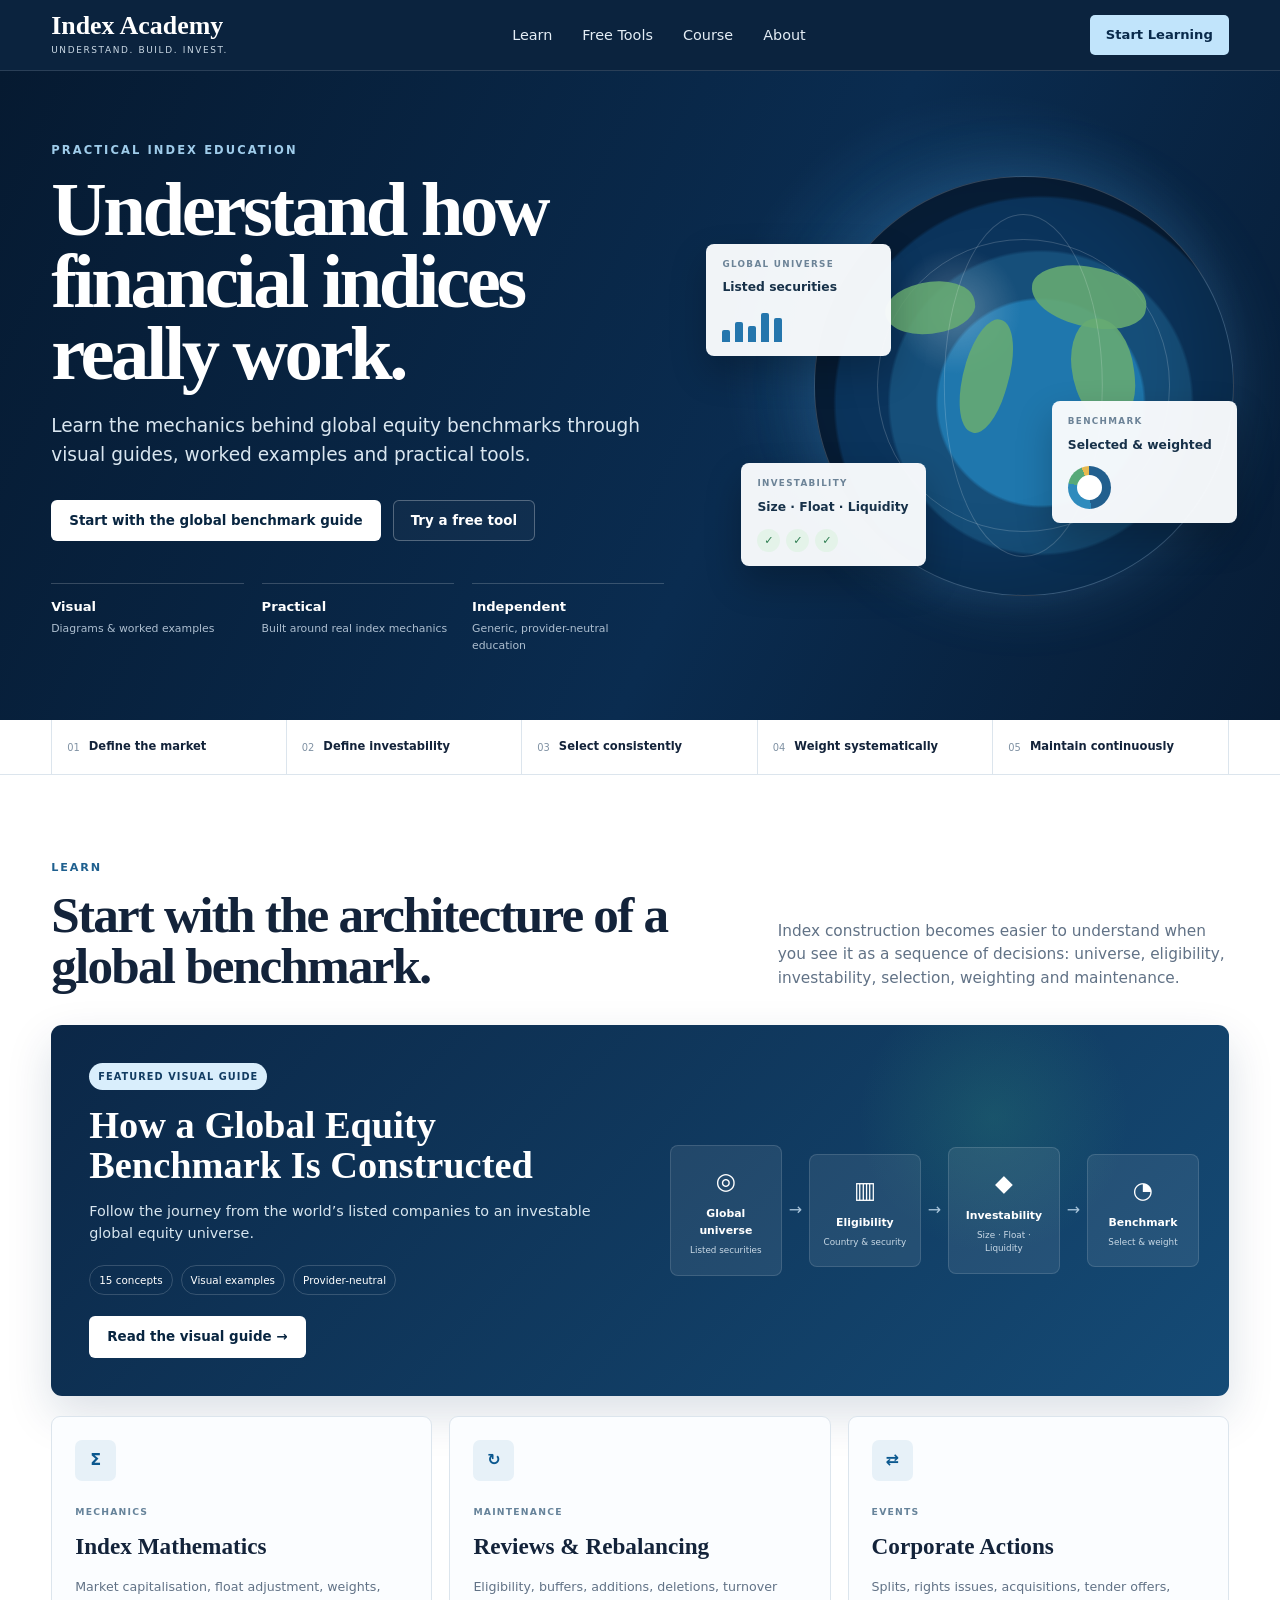
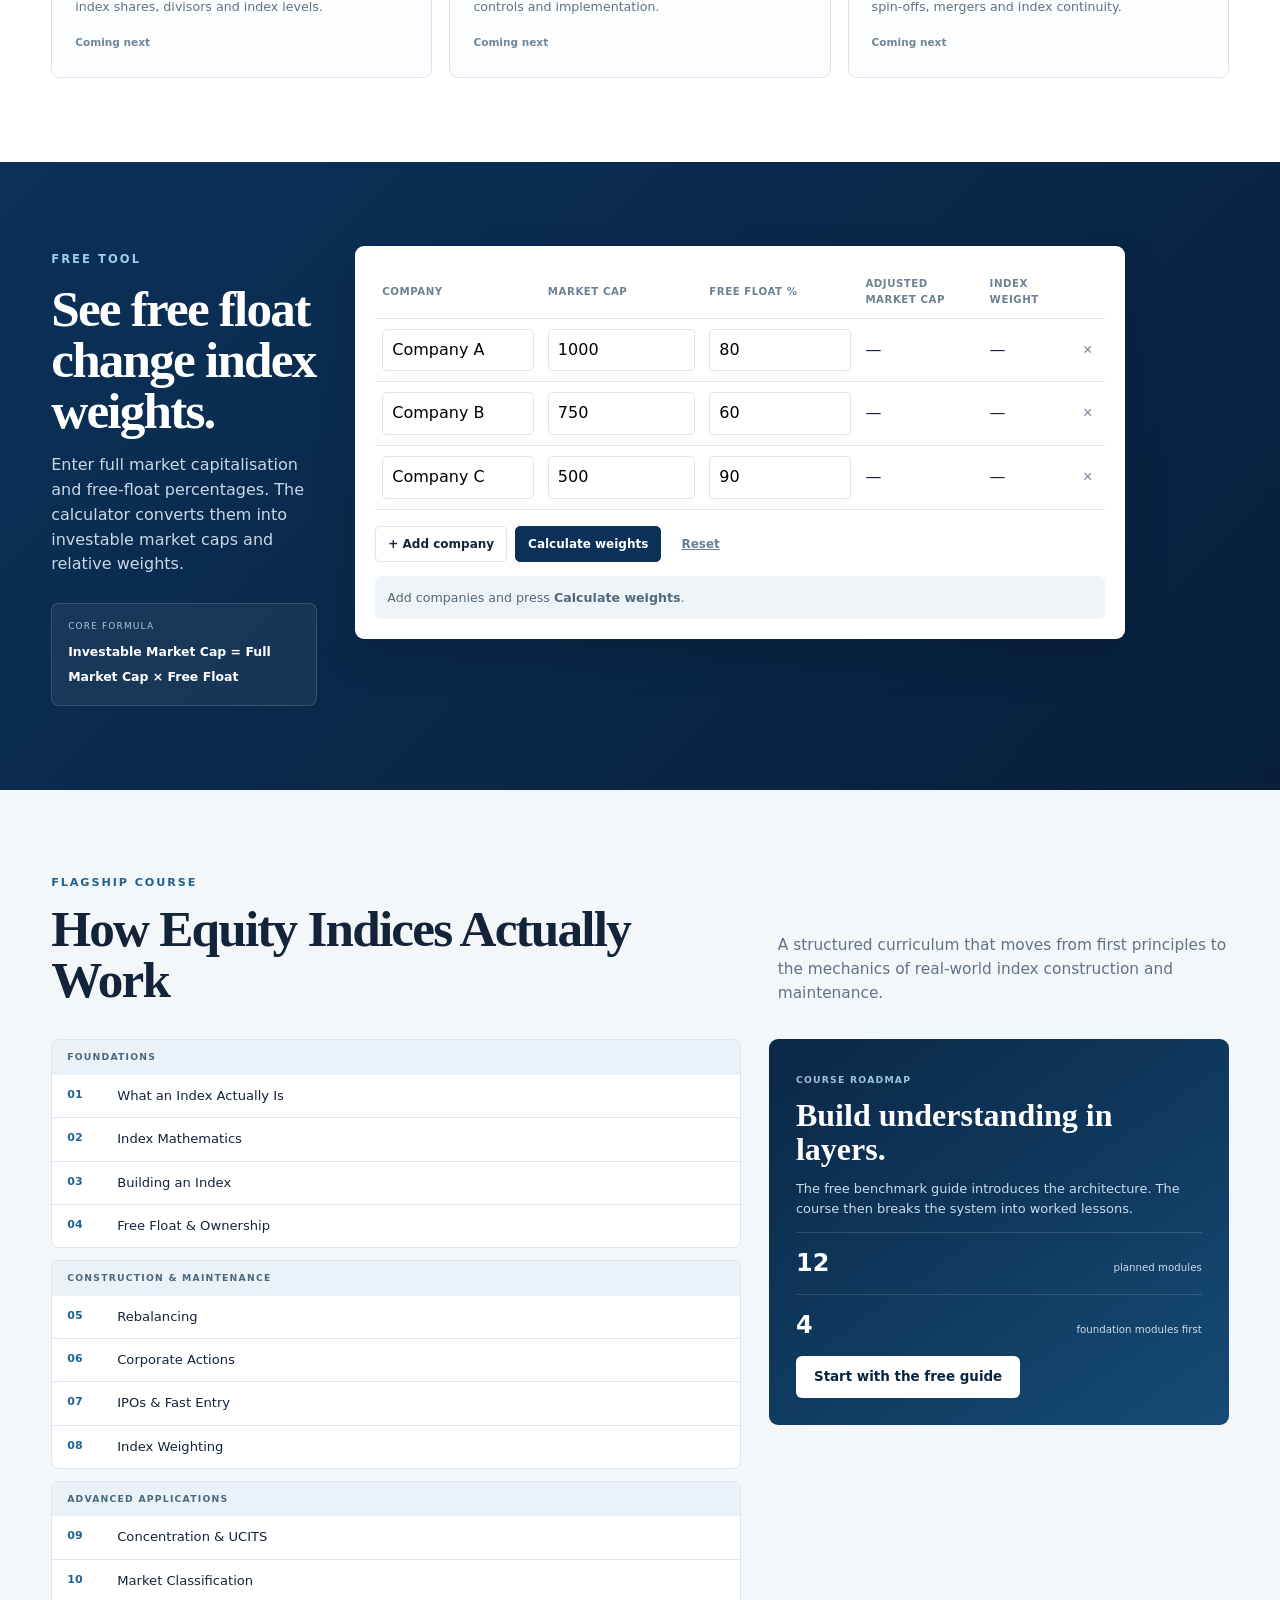
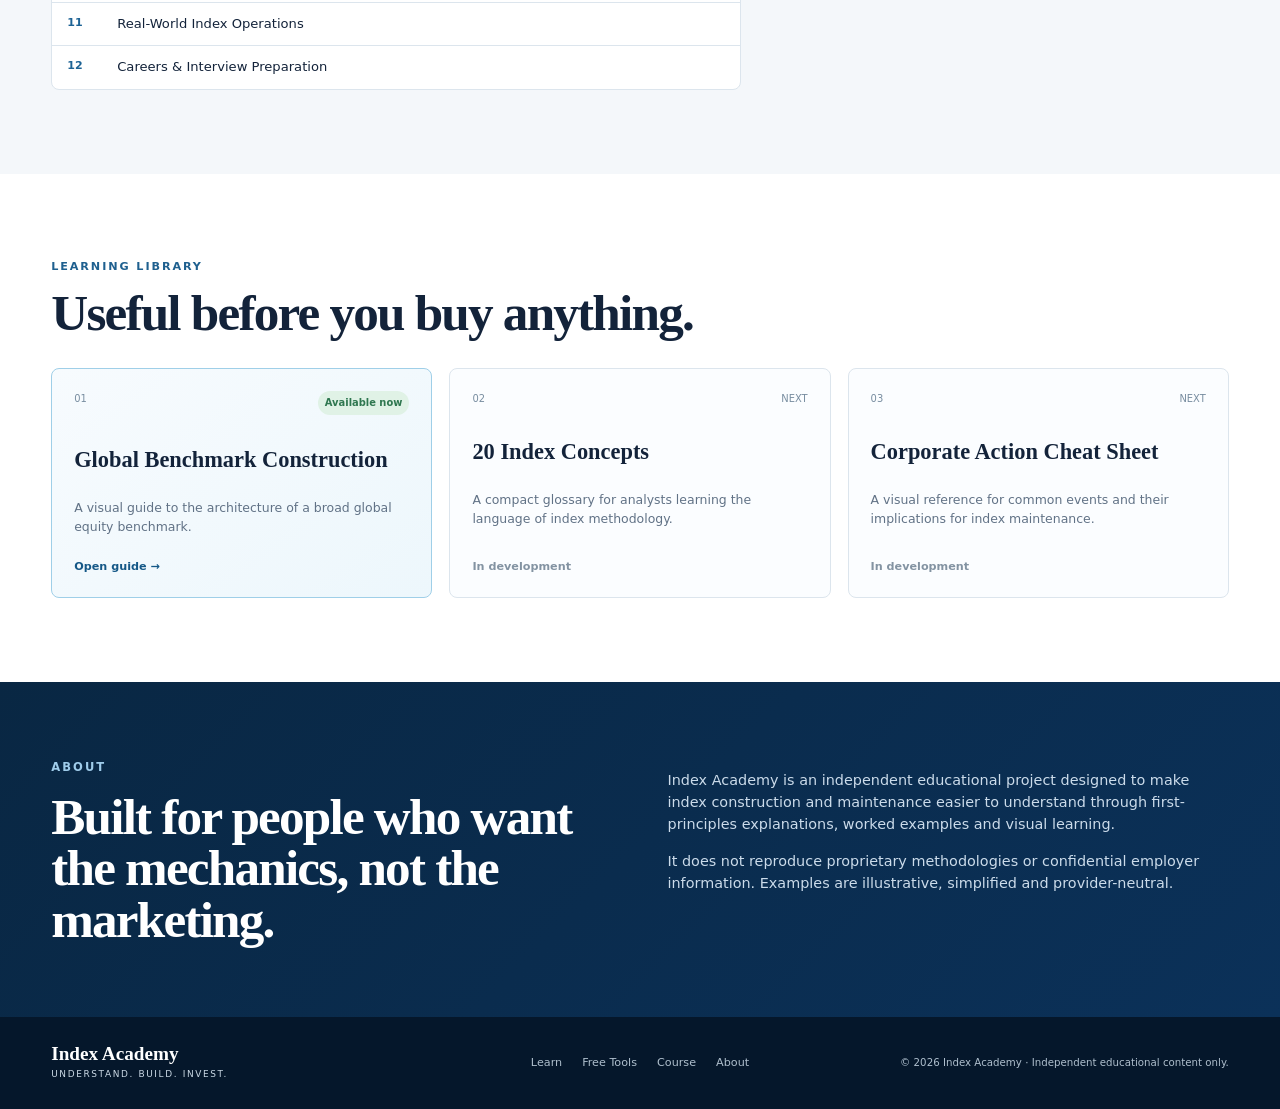
==== commit 4834ddab: "Add files via upload" ====
--- a/index.html
+++ b/index.html
@@ -1,303 +1,284 @@
 <!doctype html>
 <html lang="en">
 <head>
-  <meta charset="utf-8">
-  <meta name="viewport" content="width=device-width, initial-scale=1">
-  <title>Index Academy — Understand How Financial Indices Work</title>
-  <meta name="description" content="Practical visual education in global equity benchmarks, index construction, free float, rebalancing, corporate actions and benchmark mathematics.">
-  <link rel="stylesheet" href="styles.css">
+<meta charset="utf-8">
+<meta name="viewport" content="width=device-width, initial-scale=1">
+<title>Index Academy — Understand How Financial Indices Work</title>
+<meta name="description" content="Visual, practical education in global equity benchmarks, index construction, free float, rebalancing and benchmark mathematics.">
+<style>
+:root{
+  --navy:#071f3b; --navy2:#0b3159; --blue:#1c6da5; --cyan:#29a8bd;
+  --green:#49a96f; --ink:#13233a; --muted:#617286; --line:#dce5ed;
+  --soft:#f4f7fa; --softblue:#edf5fb; --white:#fff;
+}
+*{box-sizing:border-box}
+html{scroll-behavior:smooth}
+body{margin:0;font-family:Inter,ui-sans-serif,system-ui,-apple-system,BlinkMacSystemFont,"Segoe UI",sans-serif;color:var(--ink);background:#fff;line-height:1.55}
+a{color:inherit}
+.container{width:min(1180px,92%);margin:auto}
+
+/* NAV */
+.topbar{position:sticky;top:0;z-index:50;background:rgba(7,31,59,.98);color:#fff;border-bottom:1px solid rgba(255,255,255,.13);backdrop-filter:blur(10px)}
+.nav{height:70px;display:flex;align-items:center;justify-content:space-between;gap:28px}
+.brand{text-decoration:none}.brand strong{display:block;font:700 1.62rem/1 Georgia,serif}.brand small{display:block;margin-top:5px;font-size:.56rem;letter-spacing:.18em;color:#cbd9e5}
+.navlinks{display:flex;align-items:center;gap:30px}.navlinks a{text-decoration:none;font-size:.9rem;color:#e4edf5}.navlinks a:hover{color:#fff}
+.nav-cta{text-decoration:none;background:#c1e4fb;color:#092a4b;font-size:.82rem;font-weight:800;padding:10px 16px;border-radius:5px}
+
+/* HERO */
+.hero{position:relative;overflow:hidden;color:#fff;background:
+  radial-gradient(circle at 77% 44%,rgba(50,136,197,.45),transparent 25%),
+  linear-gradient(115deg,#061a31 0%,#0a2c50 58%,#071c35 100%)}
+.hero-inner{min-height:610px;display:grid;grid-template-columns:1.08fr .92fr;align-items:center;gap:42px;padding:66px 0}
+.eyebrow{display:inline-block;font-size:.72rem;font-weight:900;letter-spacing:.18em;text-transform:uppercase;color:#9fccea;margin-bottom:14px}
+.hero h1{font-family:Georgia,serif;font-size:clamp(3.4rem,6vw,6.1rem);line-height:.94;letter-spacing:-.045em;margin:0 0 22px;max-width:760px}
+.hero .lead{font-size:1.16rem;color:#d9e6f0;max-width:660px;margin:0 0 30px}
+.actions{display:flex;gap:12px;flex-wrap:wrap}
+.btn{display:inline-flex;align-items:center;justify-content:center;text-decoration:none;font:800 .84rem/1 Inter,system-ui,sans-serif;padding:13px 17px;border-radius:6px;border:1px solid transparent;cursor:pointer}
+.btn-light{background:#fff;color:#082540}.btn-outline{border-color:rgba(255,255,255,.28);color:#fff;background:rgba(255,255,255,.03)}
+.hero-stats{display:grid;grid-template-columns:repeat(3,1fr);gap:18px;margin-top:42px;max-width:700px}
+.hero-stats div{border-top:1px solid rgba(255,255,255,.19);padding-top:13px}
+.hero-stats b{display:block;font-size:.82rem}.hero-stats span{display:block;color:#aebfd0;font-size:.68rem;margin-top:3px}
+
+/* hero visual */
+.hero-visual{height:470px;position:relative}
+.globe{position:absolute;right:-5px;top:15px;width:420px;height:420px;border-radius:50%;
+background:radial-gradient(circle at 34% 32%,rgba(255,255,255,.24),transparent 16%),
+radial-gradient(circle at 54% 54%,#1f77ad 0 32%,#164f7a 33% 47%,#0b345c 48% 64%,#071d36 65%);
+border:1px solid rgba(255,255,255,.18);box-shadow:0 0 65px rgba(91,176,236,.2),inset -35px -20px 70px rgba(0,0,0,.2)}
+.globe:before,.globe:after{content:"";position:absolute;inset:15%;border:1px solid rgba(255,255,255,.18);border-radius:50%}
+.globe:after{inset:31% 9%;transform:rotate(90deg)}
+.land{position:absolute;background:#67ab72;opacity:.88;border-radius:45% 55% 42% 58%}
+.l1{width:90px;height:52px;left:70px;top:105px;transform:rotate(-13deg)}
+.l2{width:46px;height:116px;left:148px;top:141px;transform:rotate(17deg)}
+.l3{width:116px;height:60px;left:216px;top:90px;transform:rotate(8deg)}
+.l4{width:62px;height:106px;left:257px;top:141px;transform:rotate(-6deg)}
+.visual-card{position:absolute;background:rgba(249,251,253,.97);color:#173149;border-radius:8px;padding:14px 16px;box-shadow:0 16px 36px rgba(0,0,0,.23);min-width:185px}
+.visual-card small{display:block;font-size:.55rem;letter-spacing:.15em;color:#6c8397;font-weight:900;margin-bottom:3px}.visual-card b{font-size:.77rem}
+.card1{left:0;top:83px}.card2{left:35px;bottom:65px}.card3{right:-8px;bottom:108px}
+.bars{display:flex;align-items:end;gap:5px;height:35px;margin-top:8px}.bars i{display:block;width:8px;background:#2576ad;border-radius:2px 2px 0 0}.bars i:nth-child(1){height:35%}.bars i:nth-child(2){height:58%}.bars i:nth-child(3){height:45%}.bars i:nth-child(4){height:82%}.bars i:nth-child(5){height:68%}
+.checks{display:flex;gap:6px;margin-top:10px}.checks i{font-style:normal;width:23px;height:23px;border-radius:50%;background:#e4f3e9;color:#2e7d51;display:grid;place-items:center;font-size:.7rem;font-weight:900}
+.donut{width:43px;height:43px;border-radius:50%;background:conic-gradient(#225f8e 0 49%,#2f8bbd 49% 78%,#57a979 78% 94%,#e7b94f 94%);margin-top:9px;position:relative}.donut:after{content:"";position:absolute;inset:9px;border-radius:50%;background:#fff}
+
+/* PROCESS STRIP */
+.process{border-bottom:1px solid var(--line);background:#fff}.process-grid{display:grid;grid-template-columns:repeat(5,1fr)}
+.process-grid div{padding:18px 15px;border-right:1px solid var(--line);display:flex;align-items:center;gap:9px}.process-grid div:first-child{border-left:1px solid var(--line)}
+.process-grid span{font-size:.62rem;color:#8092a4}.process-grid b{font-size:.72rem}
+
+/* sections */
+.section{padding:84px 0}
+.section-head{display:grid;grid-template-columns:1.2fr .8fr;gap:50px;align-items:end;margin-bottom:34px}
+.kicker{font-size:.7rem;font-weight:900;letter-spacing:.17em;text-transform:uppercase;color:#1f608f;margin-bottom:12px;display:block}
+.section-head h2,.tools-copy h2,.library h2,.about h2{font-family:Georgia,serif;letter-spacing:-.035em}
+.section-head h2{font-size:clamp(2.4rem,4vw,4rem);line-height:1;margin:0}.section-head p{color:var(--muted);font-size:.96rem;margin:0}
+
+/* FEATURED GUIDE */
+.featured{display:grid;grid-template-columns:1fr 1fr;background:linear-gradient(135deg,#0b2747,#154b76);border-radius:11px;overflow:hidden;color:#fff;box-shadow:0 18px 45px rgba(13,49,90,.15)}
+.featured-copy{padding:38px}.pill{display:inline-block;background:#d9eefc;color:#123c62;border-radius:999px;padding:6px 9px;font-size:.61rem;font-weight:900;letter-spacing:.11em;text-transform:uppercase}
+.featured h3{font-family:Georgia,serif;font-size:clamp(2rem,3vw,3rem);line-height:1.03;margin:16px 0 12px}.featured p{color:#d7e5ef;font-size:.9rem}
+.tags{display:flex;gap:8px;flex-wrap:wrap;margin:21px 0}.tags span{border:1px solid rgba(255,255,255,.17);padding:6px 9px;border-radius:999px;font-size:.65rem}
+.flow{padding:30px;display:grid;grid-template-columns:1fr auto 1fr auto 1fr auto 1fr;gap:7px;align-items:center;background:radial-gradient(circle at 60% 25%,rgba(59,177,128,.18),transparent 30%)}
+.flow-box{text-align:center;background:rgba(255,255,255,.08);border:1px solid rgba(255,255,255,.13);border-radius:8px;padding:17px 8px}.flow-icon{font-size:1.45rem;margin-bottom:7px}.flow-box b{display:block;font-size:.68rem}.flow-box small{display:block;font-size:.55rem;color:#c9d9e6;margin-top:4px}.arr{color:#a8c4da}
+
+/* Topics */
+.topics{display:grid;grid-template-columns:repeat(3,1fr);gap:17px;margin-top:20px}.topic{border:1px solid var(--line);border-radius:9px;padding:23px;background:#fbfdff}.topic-icon{width:41px;height:41px;border-radius:7px;background:#e7f1f8;color:#0b588f;display:grid;place-items:center;font-weight:900;margin-bottom:17px}.topic small{font-size:.58rem;font-weight:900;letter-spacing:.13em;color:#66839a}.topic h3{font-family:Georgia,serif;font-size:1.45rem;margin:6px 0 9px}.topic p{color:var(--muted);font-size:.79rem}.topic .soon{font-weight:800;color:#71869a;font-size:.66rem}
+
+/* TOOLS */
+.tools{background:linear-gradient(135deg,#0b3159,#071f3b);color:#fff}.tools-grid{display:grid;grid-template-columns:.72fr 1.28fr;gap:38px;align-items:start}.tools-copy h2{font-size:clamp(2.5rem,4vw,4rem);line-height:1;margin:0 0 17px}.tools-copy p{color:#c8d8e7}.formula{margin-top:26px;border:1px solid rgba(255,255,255,.14);background:rgba(255,255,255,.06);border-radius:8px;padding:16px}.formula small{display:block;font-size:.56rem;letter-spacing:.13em;color:#9dc5df;margin-bottom:5px}.formula b{font-size:.78rem}
+.calculator{background:#fff;color:var(--ink);border-radius:9px;padding:20px;box-shadow:0 18px 43px rgba(0,0,0,.15)}.table-scroll{overflow-x:auto}
+table{width:100%;border-collapse:collapse;min-width:730px}th,td{padding:10px 7px;text-align:left;border-bottom:1px solid var(--line)}th{font-size:.64rem;letter-spacing:.05em;text-transform:uppercase;color:#6d8194}
+input{width:100%;font:inherit;padding:8px 9px;border:1px solid var(--line);border-radius:5px}.calc-buttons{display:flex;gap:8px;flex-wrap:wrap;margin-top:16px}
+.cbtn{font:800 .75rem Inter,system-ui,sans-serif;padding:10px 12px;border-radius:5px;border:1px solid var(--line);cursor:pointer;background:#fff;color:var(--ink)}.cbtn.primary{background:#0b3159;color:#fff;border-color:#0b3159}.cbtn.reset{border:0;text-decoration:underline;color:#6b7d8e}
+.remove{border:0;background:none;cursor:pointer;font-size:1rem;color:#718398}.summary{margin-top:14px;border-radius:6px;padding:12px;background:#eef4f8;color:#52697d;font-size:.79rem}
+
+/* COURSE */
+.course{background:#f4f7fa}.course-layout{display:grid;grid-template-columns:1.2fr .8fr;gap:28px}.modules{display:grid;gap:12px}
+.module-group{background:#fff;border:1px solid var(--line);border-radius:8px;overflow:hidden}.group-title{background:#eaf2f8;color:#48687f;padding:10px 15px;font-size:.58rem;font-weight:900;letter-spacing:.13em}
+.module{display:grid;grid-template-columns:50px 1fr;padding:11px 15px;border-bottom:1px solid var(--line)}.module:last-child{border-bottom:0}.module b{font-size:.69rem;color:#1d6395}.module span{font-size:.82rem}
+.course-card{background:linear-gradient(145deg,#0a2746,#154b76);color:#fff;border-radius:9px;padding:27px;align-self:start;position:sticky;top:94px}.course-card small{font-size:.58rem;letter-spacing:.13em;color:#9bc4e0;font-weight:900}.course-card h3{font-family:Georgia,serif;font-size:2rem;line-height:1.04;margin:8px 0 11px}.course-card p{font-size:.81rem;color:#cadbea}.course-stat{display:flex;justify-content:space-between;align-items:baseline;border-top:1px solid rgba(255,255,255,.14);padding:12px 0}.course-stat b{font-size:1.5rem}.course-stat span{font-size:.64rem;color:#cbdbea}
+
+/* Library */
+.library{background:#fff}.library h2{font-size:clamp(2.4rem,4vw,4rem);line-height:1;margin:0 0 30px}
+.resource-grid{display:grid;grid-template-columns:repeat(3,1fr);gap:17px}.resource{border:1px solid var(--line);border-radius:8px;padding:22px;min-height:230px;display:flex;flex-direction:column;background:#fbfdff}.resource.live{background:linear-gradient(145deg,#f7fbfe,#edf7fc);border-color:#9fcfe8}
+.resource-top{display:flex;justify-content:space-between;font-size:.62rem;color:#788da0}.badge{background:#e0f2e6;color:#2f7750;border-radius:999px;padding:4px 7px;font-weight:900}.resource h3{font-family:Georgia,serif;font-size:1.4rem;margin:28px 0 8px}.resource p{color:var(--muted);font-size:.78rem}.resource a,.muted-link{margin-top:auto;text-decoration:none;font-size:.7rem;font-weight:900;color:#155887}.muted-link{color:#8393a2}
+
+/* ABOUT FOOTER */
+.about{background:linear-gradient(135deg,#092743,#0b3159);color:#fff;padding:72px 0}.about-grid{display:grid;grid-template-columns:1fr 1fr;gap:55px}.about h2{font-size:clamp(2.3rem,4vw,3.7rem);line-height:1;margin:0}.about p{color:#cbdbea;font-size:.9rem}
+footer{background:#05172b;color:#afbfcd;padding:27px 0}.footer-grid{display:grid;grid-template-columns:1fr auto 1fr;align-items:center;gap:20px}.footer-brand strong{font-size:1.2rem;color:#fff}.footer-links{display:flex;gap:20px}.footer-links a{text-decoration:none;font-size:.7rem}.copyright{text-align:right;font-size:.64rem}
+
+@media(max-width:1000px){
+.hero-inner,.section-head,.tools-grid,.course-layout,.about-grid{grid-template-columns:1fr}
+.hero-visual{height:390px}.topics,.resource-grid{grid-template-columns:1fr 1fr}.course-card{position:static}.process-grid{grid-template-columns:repeat(2,1fr)}
+}
+@media(max-width:720px){
+.navlinks,.nav-cta{display:none}.hero-inner{min-height:auto;padding:50px 0}.hero h1{font-size:3.3rem}.hero-stats{grid-template-columns:1fr}
+.hero-visual{height:330px}.globe{width:300px;height:300px;right:-55px}.visual-card{transform:scale(.82)}.card1{left:-15px}.card2{left:-8px}.card3{right:-30px}
+.process-grid,.topics,.resource-grid{grid-template-columns:1fr}.flow{grid-template-columns:1fr}.arr{transform:rotate(90deg);justify-self:center}
+.footer-grid{grid-template-columns:1fr}.copyright{text-align:left}.footer-links{flex-wrap:wrap}
+}
+</style>
 </head>
 <body>
-  <header class="topbar">
-    <div class="container nav">
-      <a class="brand" href="#top">
-        <strong>Index Academy</strong>
-        <small>UNDERSTAND. BUILD. INVEST.</small>
-      </a>
-      <nav class="navlinks">
-        <a href="#learn">Learn</a>
-        <a href="#calculator">Free Tools</a>
-        <a href="#course">Course</a>
-        <a href="#about">About</a>
-      </nav>
-      <a class="nav-cta" href="#learn">Explore Learning</a>
-    </div>
-  </header>
-
-  <main id="top">
-    <section class="hero">
-      <div class="container hero-inner">
-        <div class="hero-copy">
-          <span class="eyebrow light">Practical index education</span>
-          <h1>Understand how financial indices really work.</h1>
-          <p class="lead">Learn the mechanics behind global equity benchmarks through visual guides, worked examples and practical tools.</p>
-          <div class="hero-actions">
-            <a class="btn light-btn" href="global-benchmark.html">Start with the global benchmark guide</a>
-            <a class="btn ghost-btn" href="#calculator">Try a free tool</a>
-          </div>
-          <div class="hero-proof">
-            <span><b>Visual</b><small>Diagrams & worked examples</small></span>
-            <span><b>Practical</b><small>Built around real index mechanics</small></span>
-            <span><b>Independent</b><small>Generic, provider-neutral education</small></span>
-          </div>
+
+<header class="topbar">
+  <div class="container nav">
+    <a class="brand" href="#top"><strong>Index Academy</strong><small>UNDERSTAND. BUILD. INVEST.</small></a>
+    <nav class="navlinks">
+      <a href="#learn">Learn</a><a href="#tools">Free Tools</a><a href="#course">Course</a><a href="#about">About</a>
+    </nav>
+    <a class="nav-cta" href="global-benchmark.html">Start Learning</a>
+  </div>
+</header>
+
+<main id="top">
+<section class="hero">
+  <div class="container hero-inner">
+    <div>
+      <span class="eyebrow">Practical index education</span>
+      <h1>Understand how financial indices really work.</h1>
+      <p class="lead">Learn the mechanics behind global equity benchmarks through visual guides, worked examples and practical tools.</p>
+      <div class="actions">
+        <a class="btn btn-light" href="global-benchmark.html">Start with the global benchmark guide</a>
+        <a class="btn btn-outline" href="#tools">Try a free tool</a>
+      </div>
+      <div class="hero-stats">
+        <div><b>Visual</b><span>Diagrams & worked examples</span></div>
+        <div><b>Practical</b><span>Built around real index mechanics</span></div>
+        <div><b>Independent</b><span>Generic, provider-neutral education</span></div>
+      </div>
+    </div>
+
+    <div class="hero-visual">
+      <div class="globe"><span class="land l1"></span><span class="land l2"></span><span class="land l3"></span><span class="land l4"></span></div>
+      <div class="visual-card card1"><small>GLOBAL UNIVERSE</small><b>Listed securities</b><div class="bars"><i></i><i></i><i></i><i></i><i></i></div></div>
+      <div class="visual-card card2"><small>INVESTABILITY</small><b>Size · Float · Liquidity</b><div class="checks"><i>✓</i><i>✓</i><i>✓</i></div></div>
+      <div class="visual-card card3"><small>BENCHMARK</small><b>Selected & weighted</b><div class="donut"></div></div>
+    </div>
+  </div>
+</section>
+
+<section class="process">
+  <div class="container process-grid">
+    <div><span>01</span><b>Define the market</b></div>
+    <div><span>02</span><b>Define investability</b></div>
+    <div><span>03</span><b>Select consistently</b></div>
+    <div><span>04</span><b>Weight systematically</b></div>
+    <div><span>05</span><b>Maintain continuously</b></div>
+  </div>
+</section>
+
+<section id="learn" class="section">
+  <div class="container">
+    <div class="section-head">
+      <div><span class="kicker">Learn</span><h2>Start with the architecture of a global benchmark.</h2></div>
+      <p>Index construction becomes easier to understand when you see it as a sequence of decisions: universe, eligibility, investability, selection, weighting and maintenance.</p>
+    </div>
+
+    <article class="featured">
+      <div class="featured-copy">
+        <span class="pill">Featured visual guide</span>
+        <h3>How a Global Equity Benchmark Is Constructed</h3>
+        <p>Follow the journey from the world’s listed companies to an investable global equity universe.</p>
+        <div class="tags"><span>15 concepts</span><span>Visual examples</span><span>Provider-neutral</span></div>
+        <a class="btn btn-light" href="global-benchmark.html">Read the visual guide →</a>
+      </div>
+      <div class="flow">
+        <div class="flow-box"><div class="flow-icon">◎</div><b>Global universe</b><small>Listed securities</small></div><span class="arr">→</span>
+        <div class="flow-box"><div class="flow-icon">▥</div><b>Eligibility</b><small>Country & security</small></div><span class="arr">→</span>
+        <div class="flow-box"><div class="flow-icon">◆</div><b>Investability</b><small>Size · Float · Liquidity</small></div><span class="arr">→</span>
+        <div class="flow-box"><div class="flow-icon">◔</div><b>Benchmark</b><small>Select & weight</small></div>
+      </div>
+    </article>
+
+    <div class="topics">
+      <article class="topic"><div class="topic-icon">Σ</div><small>MECHANICS</small><h3>Index Mathematics</h3><p>Market capitalisation, float adjustment, weights, index shares, divisors and index levels.</p><span class="soon">Coming next</span></article>
+      <article class="topic"><div class="topic-icon">↻</div><small>MAINTENANCE</small><h3>Reviews & Rebalancing</h3><p>Eligibility, buffers, additions, deletions, turnover controls and implementation.</p><span class="soon">Coming next</span></article>
+      <article class="topic"><div class="topic-icon">⇄</div><small>EVENTS</small><h3>Corporate Actions</h3><p>Splits, rights issues, acquisitions, tender offers, spin-offs, mergers and index continuity.</p><span class="soon">Coming next</span></article>
+    </div>
+  </div>
+</section>
+
+<section id="tools" class="section tools">
+  <div class="container tools-grid">
+    <div class="tools-copy">
+      <span class="eyebrow">Free tool</span>
+      <h2>See free float change index weights.</h2>
+      <p>Enter full market capitalisation and free-float percentages. The calculator converts them into investable market caps and relative weights.</p>
+      <div class="formula"><small>CORE FORMULA</small><b>Investable Market Cap = Full Market Cap × Free Float</b></div>
+    </div>
+
+    <div class="calculator">
+      <div class="table-scroll">
+        <table id="calcTable">
+          <thead><tr><th>Company</th><th>Market Cap</th><th>Free Float %</th><th>Adjusted Market Cap</th><th>Index Weight</th><th></th></tr></thead>
+          <tbody></tbody>
+        </table>
+      </div>
+      <div class="calc-buttons">
+        <button class="cbtn" id="addRow">+ Add company</button>
+        <button class="cbtn primary" id="calculate">Calculate weights</button>
+        <button class="cbtn reset" id="reset">Reset</button>
+      </div>
+      <div id="calcSummary" class="summary">Add companies and press <b>Calculate weights</b>.</div>
+    </div>
+  </div>
+</section>
+
+<section id="course" class="section course">
+  <div class="container">
+    <div class="section-head">
+      <div><span class="kicker">Flagship course</span><h2>How Equity Indices Actually Work</h2></div>
+      <p>A structured curriculum that moves from first principles to the mechanics of real-world index construction and maintenance.</p>
+    </div>
+    <div class="course-layout">
+      <div class="modules">
+        <div class="module-group"><div class="group-title">FOUNDATIONS</div>
+          <div class="module"><b>01</b><span>What an Index Actually Is</span></div><div class="module"><b>02</b><span>Index Mathematics</span></div><div class="module"><b>03</b><span>Building an Index</span></div><div class="module"><b>04</b><span>Free Float & Ownership</span></div>
         </div>
-
-        <div class="hero-art">
-          <div class="globe">
-            <span class="land land1"></span>
-            <span class="land land2"></span>
-            <span class="land land3"></span>
-            <span class="land land4"></span>
-          </div>
-          <div class="floating-card card-a">
-            <small>GLOBAL UNIVERSE</small>
-            <strong>Listed securities</strong>
-            <div class="sparkbars"><i></i><i></i><i></i><i></i><i></i></div>
-          </div>
-          <div class="floating-card card-b">
-            <small>INVESTABILITY</small>
-            <strong>Size · Float · Liquidity</strong>
-            <div class="status-row"><span>✓</span><span>✓</span><span>✓</span></div>
-          </div>
-          <div class="floating-card card-c">
-            <small>BENCHMARK</small>
-            <strong>Selected & weighted</strong>
-            <div class="mini-donut"></div>
-          </div>
+        <div class="module-group"><div class="group-title">CONSTRUCTION & MAINTENANCE</div>
+          <div class="module"><b>05</b><span>Rebalancing</span></div><div class="module"><b>06</b><span>Corporate Actions</span></div><div class="module"><b>07</b><span>IPOs & Fast Entry</span></div><div class="module"><b>08</b><span>Index Weighting</span></div>
         </div>
-      </div>
-    </section>
-
-    <section class="principles-strip">
-      <div class="container principles">
-        <div><span>01</span><b>Define the market</b></div>
-        <div><span>02</span><b>Define investability</b></div>
-        <div><span>03</span><b>Select consistently</b></div>
-        <div><span>04</span><b>Weight systematically</b></div>
-        <div><span>05</span><b>Maintain continuously</b></div>
-      </div>
-    </section>
-
-    <section id="learn" class="section learn-section">
-      <div class="container">
-        <div class="section-heading">
-          <div>
-            <span class="eyebrow">Learn</span>
-            <h2>Start with the architecture of a global benchmark.</h2>
-          </div>
-          <p>Index construction becomes easier to understand when you see it as a sequence of decisions: universe, eligibility, investability, selection, weighting and maintenance.</p>
+        <div class="module-group"><div class="group-title">ADVANCED APPLICATIONS</div>
+          <div class="module"><b>09</b><span>Concentration & UCITS</span></div><div class="module"><b>10</b><span>Market Classification</span></div><div class="module"><b>11</b><span>Real-World Index Operations</span></div><div class="module"><b>12</b><span>Careers & Interview Preparation</span></div>
         </div>
-
-        <article class="featured-guide">
-          <div class="featured-copy">
-            <span class="guide-tag">Featured visual guide</span>
-            <h3>How a Global Equity Benchmark Is Constructed</h3>
-            <p>Follow the full journey from the world’s listed companies to an investable global equity universe.</p>
-            <div class="guide-points">
-              <span>15 core concepts</span>
-              <span>Visual examples</span>
-              <span>Provider-neutral</span>
-            </div>
-            <a class="btn white-btn" href="global-benchmark.html">Read the visual guide →</a>
-          </div>
-
-          <div class="benchmark-flow" aria-label="Illustrative benchmark construction funnel">
-            <div class="flow-step">
-              <div class="flow-icon">◎</div>
-              <b>Global universe</b>
-              <small>Listed equity securities</small>
-            </div>
-            <span class="flow-arrow">→</span>
-            <div class="flow-step">
-              <div class="flow-icon">▥</div>
-              <b>Eligibility</b>
-              <small>Country & security rules</small>
-            </div>
-            <span class="flow-arrow">→</span>
-            <div class="flow-step">
-              <div class="flow-icon">◆</div>
-              <b>Investability</b>
-              <small>Size · Float · Liquidity</small>
-            </div>
-            <span class="flow-arrow">→</span>
-            <div class="flow-step">
-              <div class="flow-icon">◔</div>
-              <b>Benchmark</b>
-              <small>Selected & weighted</small>
-            </div>
-          </div>
-        </article>
-
-        <div class="topic-grid">
-          <article class="topic-card">
-            <div class="topic-icon">Σ</div>
-            <span class="topic-kicker">Mechanics</span>
-            <h3>Index Mathematics</h3>
-            <p>Market capitalisation, free-float adjustment, index weights, index shares, divisors and index levels.</p>
-            <span class="coming">Coming next</span>
-          </article>
-          <article class="topic-card">
-            <div class="topic-icon">↻</div>
-            <span class="topic-kicker">Maintenance</span>
-            <h3>Reviews & Rebalancing</h3>
-            <p>Eligibility, buffers, additions, deletions, turnover controls and implementation mechanics.</p>
-            <span class="coming">Coming next</span>
-          </article>
-          <article class="topic-card">
-            <div class="topic-icon">⇄</div>
-            <span class="topic-kicker">Events</span>
-            <h3>Corporate Actions</h3>
-            <p>Splits, rights issues, takeovers, tender offers, spin-offs, mergers and index continuity.</p>
-            <span class="coming">Coming next</span>
-          </article>
-        </div>
-      </div>
-    </section>
-
-    <section id="calculator" class="section tool-section">
-      <div class="container">
-        <div class="tool-grid">
-          <div class="tool-intro">
-            <span class="eyebrow light">Free tool</span>
-            <h2>See free float change index weights in real time.</h2>
-            <p>Enter full market capitalisation and free-float percentages. The calculator converts them into investable market caps and relative index weights.</p>
-            <div class="formula-card">
-              <small>CORE FORMULA</small>
-              <strong>Investable Market Cap = Full Market Cap × Free Float</strong>
-            </div>
-          </div>
-
-          <div class="calculator-wrap">
-            <div class="table-scroll">
-              <table id="calcTable">
-                <thead>
-                  <tr>
-                    <th>Company</th>
-                    <th>Market Cap</th>
-                    <th>Free Float %</th>
-                    <th>Adjusted Market Cap</th>
-                    <th>Index Weight</th>
-                    <th></th>
-                  </tr>
-                </thead>
-                <tbody></tbody>
-              </table>
-            </div>
-            <div class="calc-actions">
-              <button class="btn secondary" id="addRow">+ Add company</button>
-              <button class="btn primary" id="calculate">Calculate weights</button>
-              <button class="text-btn" id="reset">Reset</button>
-            </div>
-            <div id="calcSummary" class="summary-box">Add companies and press <b>Calculate weights</b>.</div>
-          </div>
-        </div>
-      </div>
-    </section>
-
-    <section id="course" class="section course-section">
-      <div class="container">
-        <div class="section-heading">
-          <div>
-            <span class="eyebrow">Flagship course</span>
-            <h2>How Equity Indices Actually Work</h2>
-          </div>
-          <p>A structured curriculum that moves from first principles to the mechanics of real-world index construction and maintenance.</p>
-        </div>
-
-        <div class="course-layout">
-          <div class="course-roadmap">
-            <div class="roadmap-group">
-              <div class="group-label">FOUNDATIONS</div>
-              <div class="module"><b>01</b><span>What an Index Actually Is</span></div>
-              <div class="module"><b>02</b><span>Index Mathematics</span></div>
-              <div class="module"><b>03</b><span>Building an Index</span></div>
-              <div class="module"><b>04</b><span>Free Float & Ownership</span></div>
-            </div>
-            <div class="roadmap-group">
-              <div class="group-label">CONSTRUCTION & MAINTENANCE</div>
-              <div class="module"><b>05</b><span>Rebalancing</span></div>
-              <div class="module"><b>06</b><span>Corporate Actions</span></div>
-              <div class="module"><b>07</b><span>IPOs & Fast Entry</span></div>
-              <div class="module"><b>08</b><span>Index Weighting</span></div>
-            </div>
-            <div class="roadmap-group">
-              <div class="group-label">ADVANCED APPLICATIONS</div>
-              <div class="module"><b>09</b><span>Concentration & UCITS</span></div>
-              <div class="module"><b>10</b><span>Market Classification</span></div>
-              <div class="module"><b>11</b><span>Real-World Index Operations</span></div>
-              <div class="module"><b>12</b><span>Careers & Interview Preparation</span></div>
-            </div>
-          </div>
-
-          <aside class="course-panel">
-            <span class="panel-kicker">COURSE ROADMAP</span>
-            <h3>Build understanding in layers.</h3>
-            <p>The free global benchmark guide introduces the overall framework. The course then breaks each component into its own worked lesson.</p>
-            <div class="panel-stat"><b>12</b><span>planned modules</span></div>
-            <div class="panel-stat"><b>4</b><span>foundation modules first</span></div>
-            <a class="btn white-btn full" href="global-benchmark.html">Start with the free guide</a>
-          </aside>
-        </div>
-      </div>
-    </section>
-
-    <section class="section resources-section">
-      <div class="container">
-        <span class="eyebrow">Learning library</span>
-        <h2>Free resources, built before the paid course.</h2>
-        <div class="resource-grid">
-          <article class="resource-card live">
-            <div class="resource-top"><span>01</span><span class="live-badge">Available now</span></div>
-            <h3>Global Benchmark Construction</h3>
-            <p>A visual guide to the architecture of a broad global equity benchmark.</p>
-            <a href="global-benchmark.html">Open guide →</a>
-          </article>
-          <article class="resource-card">
-            <div class="resource-top"><span>02</span><span>Next</span></div>
-            <h3>20 Index Concepts</h3>
-            <p>A compact glossary for analysts learning the language of index methodology.</p>
-            <span class="muted-link">In development</span>
-          </article>
-          <article class="resource-card">
-            <div class="resource-top"><span>03</span><span>Next</span></div>
-            <h3>Corporate Action Cheat Sheet</h3>
-            <p>A visual reference for common events and their implications for index maintenance.</p>
-            <span class="muted-link">In development</span>
-          </article>
-        </div>
-      </div>
-    </section>
-
-    <section id="about" class="about-section">
-      <div class="container about-grid">
-        <div>
-          <span class="eyebrow light">About</span>
-          <h2>Built for people who want the mechanics, not the marketing.</h2>
-        </div>
-        <div>
-          <p>Index Academy is an independent educational project designed to make index construction and maintenance easier to understand through first-principles explanations, worked examples and visual learning.</p>
-          <p>It does not reproduce proprietary methodologies or confidential employer information. Examples are illustrative, simplified and provider-neutral.</p>
-        </div>
-      </div>
-    </section>
-  </main>
-
-  <footer>
-    <div class="container footer-grid">
-      <a class="brand footer-brand" href="#top">
-        <strong>Index Academy</strong>
-        <small>UNDERSTAND. BUILD. INVEST.</small>
-      </a>
-      <div class="footer-links">
-        <a href="#learn">Learn</a>
-        <a href="#calculator">Free Tools</a>
-        <a href="#course">Course</a>
-        <a href="#about">About</a>
-      </div>
-      <div class="footer-copy">© <span id="year"></span> Index Academy · Independent educational content only.</div>
-    </div>
-  </footer>
-
-  <script src="script.js"></script>
+      </div>
+      <aside class="course-card"><small>COURSE ROADMAP</small><h3>Build understanding in layers.</h3><p>The free benchmark guide introduces the architecture. The course then breaks the system into worked lessons.</p><div class="course-stat"><b>12</b><span>planned modules</span></div><div class="course-stat"><b>4</b><span>foundation modules first</span></div><a class="btn btn-light" href="global-benchmark.html">Start with the free guide</a></aside>
+    </div>
+  </div>
+</section>
+
+<section class="section library">
+  <div class="container">
+    <span class="kicker">Learning library</span><h2>Useful before you buy anything.</h2>
+    <div class="resource-grid">
+      <article class="resource live"><div class="resource-top"><span>01</span><span class="badge">Available now</span></div><h3>Global Benchmark Construction</h3><p>A visual guide to the architecture of a broad global equity benchmark.</p><a href="global-benchmark.html">Open guide →</a></article>
+      <article class="resource"><div class="resource-top"><span>02</span><span>NEXT</span></div><h3>20 Index Concepts</h3><p>A compact glossary for analysts learning the language of index methodology.</p><span class="muted-link">In development</span></article>
+      <article class="resource"><div class="resource-top"><span>03</span><span>NEXT</span></div><h3>Corporate Action Cheat Sheet</h3><p>A visual reference for common events and their implications for index maintenance.</p><span class="muted-link">In development</span></article>
+    </div>
+  </div>
+</section>
+
+<section id="about" class="about">
+  <div class="container about-grid">
+    <div><span class="eyebrow">About</span><h2>Built for people who want the mechanics, not the marketing.</h2></div>
+    <div><p>Index Academy is an independent educational project designed to make index construction and maintenance easier to understand through first-principles explanations, worked examples and visual learning.</p><p>It does not reproduce proprietary methodologies or confidential employer information. Examples are illustrative, simplified and provider-neutral.</p></div>
+  </div>
+</section>
+</main>
+
+<footer>
+  <div class="container footer-grid">
+    <a class="brand footer-brand" href="#top"><strong>Index Academy</strong><small>UNDERSTAND. BUILD. INVEST.</small></a>
+    <div class="footer-links"><a href="#learn">Learn</a><a href="#tools">Free Tools</a><a href="#course">Course</a><a href="#about">About</a></div>
+    <div class="copyright">© <span id="year"></span> Index Academy · Independent educational content only.</div>
+  </div>
+</footer>
+
+<script>
+const tbody=document.querySelector('#calcTable tbody'),summary=document.querySelector('#calcSummary');
+function addRow(name='',cap='',ff=''){const tr=document.createElement('tr');tr.innerHTML=`<td><input class="name" placeholder="Company A" value="${name}"></td><td><input class="cap" type="number" min="0" step="any" placeholder="1000" value="${cap}"></td><td><input class="ff" type="number" min="0" max="100" step="any" placeholder="75" value="${ff}"></td><td class="adj">—</td><td class="weight">—</td><td><button class="remove" title="Remove">×</button></td>`;tr.querySelector('.remove').onclick=()=>tr.remove();tbody.appendChild(tr)}
+function calc(){const data=[...tbody.querySelectorAll('tr')].map(row=>{const cap=parseFloat(row.querySelector('.cap').value),ff=parseFloat(row.querySelector('.ff').value),adjusted=(isFinite(cap)&&isFinite(ff))?cap*ff/100:NaN;return{row,adjusted}});const valid=data.filter(x=>isFinite(x.adjusted)&&x.adjusted>=0),total=valid.reduce((s,x)=>s+x.adjusted,0);data.forEach(x=>{if(!isFinite(x.adjusted)){x.row.querySelector('.adj').textContent='—';x.row.querySelector('.weight').textContent='—';return}x.row.querySelector('.adj').textContent=x.adjusted.toLocaleString(undefined,{maximumFractionDigits:2});x.row.querySelector('.weight').textContent=(total?x.adjusted/total*100:0).toFixed(2)+'%'});summary.innerHTML=total?`<b>Total free-float adjusted market cap:</b> ${total.toLocaleString(undefined,{maximumFractionDigits:2})}<br>Weights sum to 100% across valid rows.`:'Enter valid values and calculate again.'}
+function seed(){addRow('Company A','1000','80');addRow('Company B','750','60');addRow('Company C','500','90')}
+document.querySelector('#addRow').onclick=()=>addRow();document.querySelector('#calculate').onclick=calc;document.querySelector('#reset').onclick=()=>{tbody.innerHTML='';seed();summary.innerHTML='Add companies and press <b>Calculate weights</b>.'};seed();document.querySelector('#year').textContent=new Date().getFullYear();
+</script>
 </body>
-</html>
+</html>
